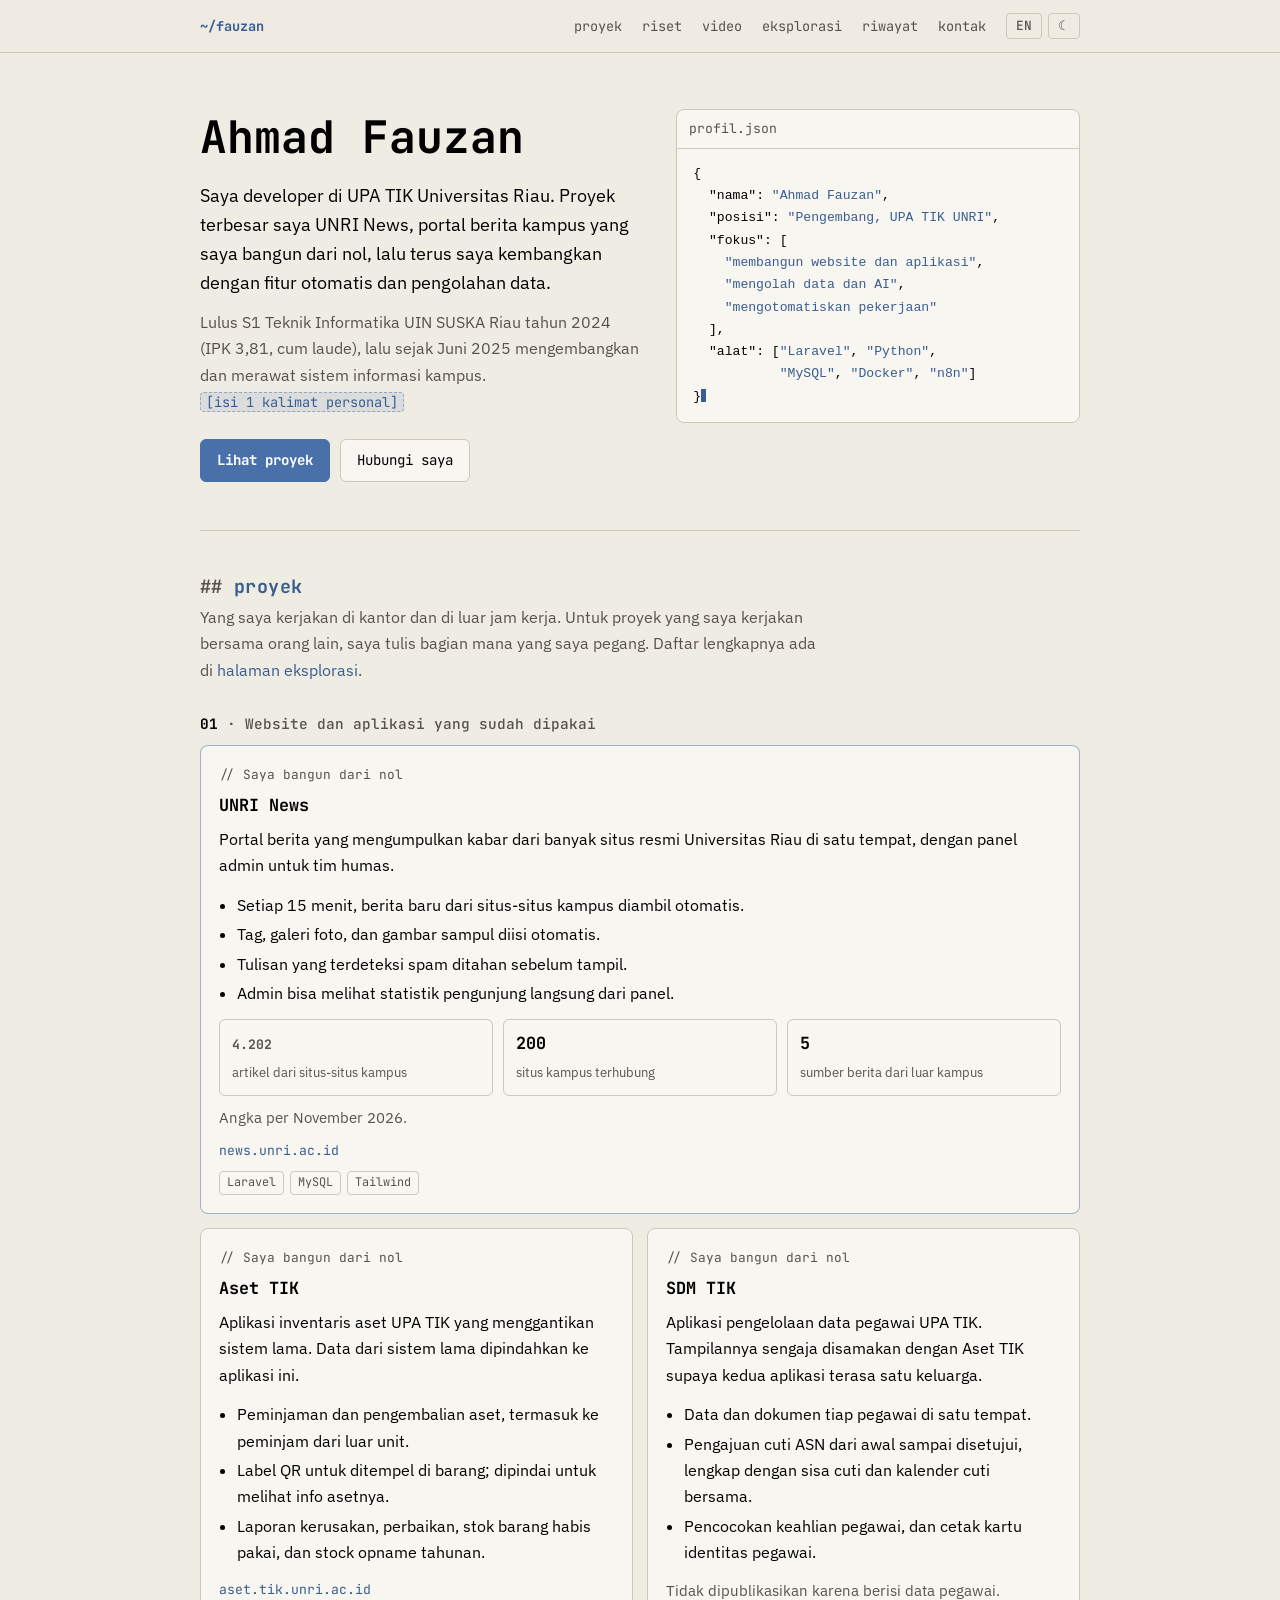
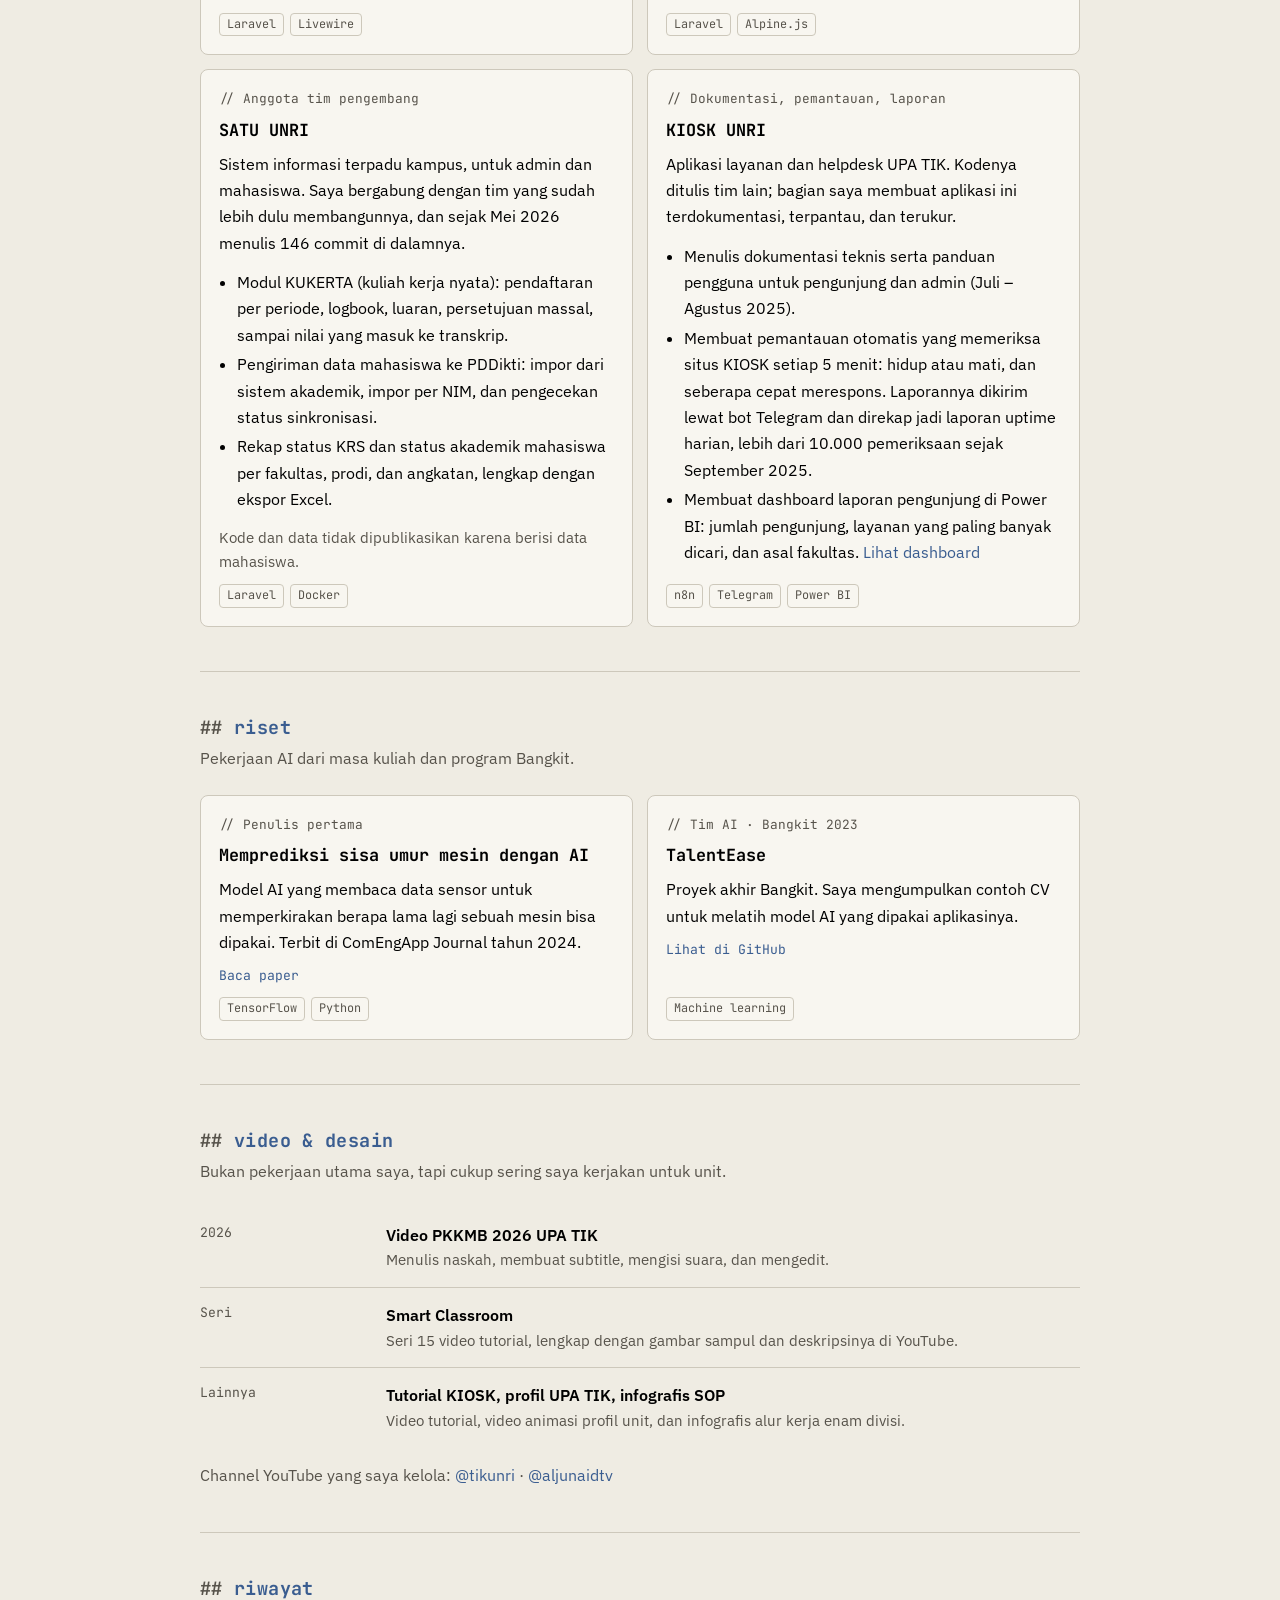
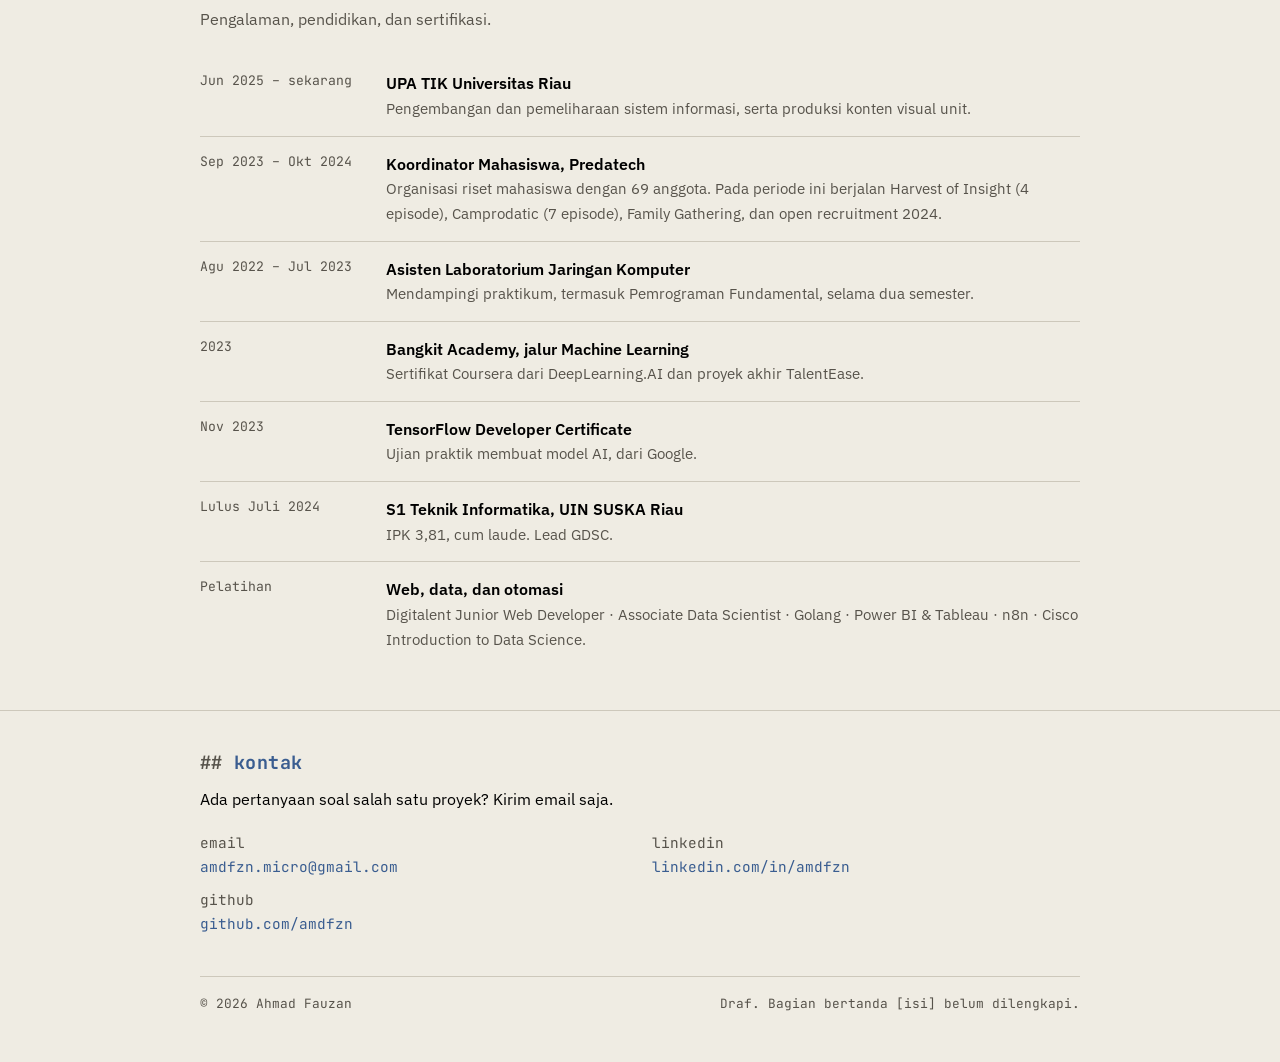
==== index.html @ 0b4b736c "Portofolio Ahmad Fauzan Co-Authored-By: Claude Opus 5.5 <noreply@anthropic.com>" ====
<!DOCTYPE html>
<html lang="id" data-title-id="Portofolio Ahmad Fauzan" data-title-en="Ahmad Fauzan · Portfolio">
<head>
<meta charset="utf-8">
<meta name="viewport" content="width=device-width, initial-scale=1">
<title>Portofolio Ahmad Fauzan</title>
<link rel="preconnect" href="https://fonts.googleapis.com">
<link rel="preconnect" href="https://fonts.gstatic.com" crossorigin>
<link href="https://fonts.googleapis.com/css2?family=IBM+Plex+Sans:wght@400;500;600&family=JetBrains+Mono:wght@400;500;700&display=swap" rel="stylesheet">
<link rel="stylesheet" href="site.css">
<script src="site.js"></script>
<style>
/* Layout: satu kolom 920px, kotak profil, kelompok proyek, lalu riwayat dan kontak. Warna di site.css. */
* { box-sizing: border-box; }
html { scroll-behavior: smooth; }
body { margin: 0; background: var(--bg); color: var(--text); font: 400 16px/1.65 var(--sans); }
a { color: var(--accent); text-decoration: none; }
a:hover { text-decoration: underline; }
:focus-visible { outline: 2px solid var(--accent); outline-offset: 3px; }
.wrap { max-width: 920px; margin: 0 auto; padding: 0 20px; }
h1, h2, h3 { font-family: var(--mono); font-weight: 700; margin: 0; text-wrap: balance; line-height: 1.25; }
h2 { font-size: 1.15rem; color: var(--accent); letter-spacing: .02em; }
h2::before { content: "## "; color: var(--muted); }
h3 { font-size: 1.05rem; color: var(--text); }
p { margin: 0; }
.ph { font-family: var(--mono); font-size: .85em; color: var(--accent); background: var(--accent-soft); border: 1px dashed var(--accent-line); border-radius: 4px; padding: 0 5px; white-space: nowrap; }

/* nav */
nav { position: sticky; top: 0; z-index: 5; background: var(--nav-bg); border-bottom: 1px solid var(--line); backdrop-filter: blur(6px); }
nav .wrap { display: flex; gap: 20px; align-items: center; height: 52px; font-family: var(--mono); font-size: .85rem; }
nav .brand { color: var(--accent); font-weight: 700; white-space: nowrap; }
nav .menu { display: flex; gap: 20px; overflow-x: auto; white-space: nowrap; margin-left: auto; }
nav .menu a { color: var(--muted); }
nav .menu a:hover { color: var(--text); text-decoration: none; }

/* hero */
.hero { padding: 56px 0 48px; display: grid; grid-template-columns: 1.1fr 1fr; gap: 32px; align-items: start; }
.hero h1 { font-size: clamp(1.9rem, 5vw, 2.8rem); }
.hero .lead { margin-top: 16px; font-size: 1.1rem; max-width: 52ch; }
.hero .sub { margin-top: 12px; color: var(--muted); max-width: 52ch; }
.cta { display: flex; flex-wrap: wrap; gap: 10px; margin-top: 24px; }
.btn { font-family: var(--mono); font-size: .88rem; padding: 9px 16px; border-radius: 6px; border: 1px solid var(--line); color: var(--text); background: var(--surface); }
.btn.primary { background: var(--blue); color: #fff; border-color: var(--blue); font-weight: 700; }
.btn:hover { text-decoration: none; border-color: var(--accent); }
.term { background: var(--surface); border: 1px solid var(--line); border-radius: 8px; overflow: hidden; font-family: var(--mono); font-size: .82rem; }
.term .bar { padding: 8px 12px; border-bottom: 1px solid var(--line); color: var(--muted); }
.term pre { margin: 0; padding: 14px 16px; overflow-x: auto; line-height: 1.7; }
.k { color: var(--text); } .s { color: var(--accent); }

section { padding: 44px 0; border-top: 1px solid var(--line); }
.sec-head { display: flex; flex-direction: column; gap: 6px; margin-bottom: 24px; }
.sec-head p { color: var(--muted); max-width: 62ch; }

/* proyek */
.group { margin-top: 32px; }
.group > h3 { font-size: .9rem; color: var(--muted); font-weight: 500; margin-bottom: 12px; }
.group > h3 b { color: var(--text); }
.cards { display: grid; grid-template-columns: repeat(2, 1fr); gap: 14px; }
.card { background: var(--surface); border: 1px solid var(--line); border-radius: 8px; padding: 18px; display: flex; flex-direction: column; gap: 10px; }
.card.feature { grid-column: 1 / -1; border-color: var(--accent-line); }
.card .role { font-family: var(--mono); font-size: .8rem; color: var(--muted); }
.card .role::before { content: "// "; }
.card ul { margin: 0; padding-left: 18px; }
.card li { margin: 3px 0; }
.card .muted { color: var(--muted); font-size: .92rem; }
.tags { display: flex; flex-wrap: wrap; gap: 6px; margin-top: auto; }
.tags span { font-family: var(--mono); font-size: .74rem; color: var(--muted); border: 1px solid var(--line); border-radius: 4px; padding: 1px 7px; }
.links { display: flex; gap: 14px; flex-wrap: wrap; font-family: var(--mono); font-size: .82rem; }
.stats { display: grid; grid-template-columns: repeat(3, 1fr); gap: 10px; }
.stats div { border: 1px solid var(--line); border-radius: 6px; padding: 10px 12px; }
.stats b { display: block; font-family: var(--mono); font-size: 1.05rem; }
.stats span { font-size: .82rem; color: var(--muted); }

/* daftar */
.rows { display: flex; flex-direction: column; }
.row { display: grid; grid-template-columns: 170px 1fr; gap: 16px; padding: 14px 0; border-bottom: 1px solid var(--line); }
.row:last-child { border-bottom: 0; }
.row .when { font-family: var(--mono); font-size: .82rem; color: var(--muted); }
.row b { font-weight: 600; }
.row p { color: var(--muted); font-size: .94rem; }
.after { margin-top: 14px; color: var(--muted); }

footer { padding: 40px 0 48px; border-top: 1px solid var(--line); }
footer .note { margin-top: 12px; max-width: 60ch; }
footer .contact { display: grid; grid-template-columns: repeat(2, 1fr); gap: 10px 24px; font-family: var(--mono); font-size: .9rem; margin-top: 18px; }
footer .contact span { color: var(--muted); }
.copy { margin-top: 40px; padding-top: 16px; border-top: 1px solid var(--line); display: flex; justify-content: space-between; gap: 12px; flex-wrap: wrap; color: var(--muted); font-size: .8rem; font-family: var(--mono); }
.caret { display: inline-block; width: .6ch; height: 1em; background: var(--accent); vertical-align: -2px; animation: blink 1.1s steps(1) infinite; }
@keyframes blink { 50% { opacity: 0; } }
@media (prefers-reduced-motion: reduce) { .caret { animation: none; } html { scroll-behavior: auto; } }
@media (max-width: 760px) {
  nav .wrap { gap: 12px; }
  nav .brand { display: none; }
  nav .menu { margin-left: 0; margin-right: auto; }
  .hero { grid-template-columns: 1fr; padding-top: 36px; }
  .cards { grid-template-columns: 1fr; }
  .stats { grid-template-columns: 1fr; }
  .row { grid-template-columns: 1fr; gap: 4px; }
  footer .contact { grid-template-columns: 1fr; }
}
</style>
</head>
<body>

<nav>
  <div class="wrap">
    <a class="brand" href="#atas">~/fauzan</a>
    <div class="menu">
      <a href="#proyek"><span lang="id">proyek</span><span lang="en">projects</span></a>
      <a href="#riset"><span lang="id">riset</span><span lang="en">research</span></a>
      <a href="#video">video</a>
      <a href="eksplorasi.html"><span lang="id">eksplorasi</span><span lang="en">archive</span></a>
      <a href="#riwayat"><span lang="id">riwayat</span><span lang="en">history</span></a>
      <a href="#kontak"><span lang="id">kontak</span><span lang="en">contact</span></a>
    </div>
    <div class="toggles"><button id="bahasa" type="button">EN</button><button id="tema" type="button">☀</button></div>
  </div>
</nav>

<main class="wrap" id="atas">

  <header class="hero">
    <div>
      <h1>Ahmad Fauzan</h1>
      <p class="lead" lang="id">Saya developer di UPA TIK Universitas Riau. Proyek terbesar saya UNRI News, portal berita kampus yang saya bangun dari nol, lalu terus saya kembangkan dengan fitur otomatis dan pengolahan data.</p>
      <p class="lead" lang="en">I'm a developer at UPA TIK, Universitas Riau's IT unit. My biggest project is UNRI News, a campus news portal I built from scratch and keep extending with automation and data features.</p>
      <p class="sub" lang="id">Lulus S1 Teknik Informatika UIN SUSKA Riau tahun 2024 (IPK 3,81, cum laude), lalu sejak Juni 2025 mengembangkan dan merawat sistem informasi kampus. <span class="ph">[isi 1 kalimat personal]</span></p>
      <p class="sub" lang="en">I graduated in Informatics Engineering from UIN SUSKA Riau in 2024 (GPA 3.81/4, cum laude), and since June 2025 I've been building and maintaining the university's information systems. <span class="ph">[isi 1 kalimat personal]</span></p>
      <div class="cta">
        <a class="btn primary" href="#proyek"><span lang="id">Lihat proyek</span><span lang="en">See projects</span></a>
        <a class="btn" href="#kontak"><span lang="id">Hubungi saya</span><span lang="en">Get in touch</span></a>
      </div>
    </div>
    <div class="term">
      <div class="bar"><span lang="id">profil.json</span><span lang="en">profile.json</span></div>
<pre lang="id">{
  <span class="k">"nama"</span>: <span class="s">"Ahmad Fauzan"</span>,
  <span class="k">"posisi"</span>: <span class="s">"Pengembang, UPA TIK UNRI"</span>,
  <span class="k">"fokus"</span>: [
    <span class="s">"membangun website dan aplikasi"</span>,
    <span class="s">"mengolah data dan AI"</span>,
    <span class="s">"mengotomatiskan pekerjaan"</span>
  ],
  <span class="k">"alat"</span>: [<span class="s">"Laravel"</span>, <span class="s">"Python"</span>,
           <span class="s">"MySQL"</span>, <span class="s">"Docker"</span>, <span class="s">"n8n"</span>]
}<span class="caret" aria-hidden="true"></span></pre>
<pre lang="en">{
  <span class="k">"name"</span>: <span class="s">"Ahmad Fauzan"</span>,
  <span class="k">"role"</span>: <span class="s">"Developer, UPA TIK UNRI"</span>,
  <span class="k">"focus"</span>: [
    <span class="s">"building websites and apps"</span>,
    <span class="s">"working with data and AI"</span>,
    <span class="s">"automating routine work"</span>
  ],
  <span class="k">"tools"</span>: [<span class="s">"Laravel"</span>, <span class="s">"Python"</span>,
            <span class="s">"MySQL"</span>, <span class="s">"Docker"</span>, <span class="s">"n8n"</span>]
}<span class="caret" aria-hidden="true"></span></pre>
    </div>
  </header>

  <section id="proyek">
    <div class="sec-head">
      <h2><span lang="id">proyek</span><span lang="en">projects</span></h2>
      <p lang="id">Yang saya kerjakan di kantor dan di luar jam kerja. Untuk proyek yang saya kerjakan bersama orang lain, saya tulis bagian mana yang saya pegang. Daftar lengkapnya ada di <a href="eksplorasi.html">halaman eksplorasi</a>.</p>
      <p lang="en">Work from the office and outside it. For projects I worked on with others, I say which part is mine. The full list is in the <a href="eksplorasi.html">archive</a>.</p>
    </div>

    <div class="group">
      <h3><b>01</b> · <span lang="id">Website dan aplikasi yang sudah dipakai</span><span lang="en">Websites and apps in real use</span></h3>
      <div class="cards">

        <article class="card feature">
          <span class="role"><span lang="id">Saya bangun dari nol</span><span lang="en">Built from scratch</span></span>
          <h3>UNRI News</h3>
          <p lang="id">Portal berita yang mengumpulkan kabar dari banyak situs resmi Universitas Riau di satu tempat, dengan panel admin untuk tim humas.</p>
          <p lang="en">A news portal that gathers stories from Universitas Riau's many official sites into one place, with an admin panel for the communications team.</p>
          <ul>
            <li lang="id">Setiap 15 menit, berita baru dari situs-situs kampus diambil otomatis.</li>
            <li lang="en">Every 15 minutes, new stories from campus sites are pulled in automatically.</li>
            <li lang="id">Tag, galeri foto, dan gambar sampul diisi otomatis.</li>
            <li lang="en">Tags, photo galleries, and cover images are filled in automatically.</li>
            <li lang="id">Tulisan yang terdeteksi spam ditahan sebelum tampil.</li>
            <li lang="en">Posts flagged as spam are held back before they go live.</li>
            <li lang="id">Admin bisa melihat statistik pengunjung langsung dari panel.</li>
            <li lang="en">Admins can see visitor statistics right in the panel.</li>
          </ul>
          <div class="stats">
            <div><b><span lang="id">4.202</span><span lang="en">4,202</span></b><span lang="id">artikel dari situs-situs kampus</span><span lang="en">articles from campus sites</span></div>
            <div><b>200</b><span lang="id">situs kampus terhubung</span><span lang="en">campus sites connected</span></div>
            <div><b>5</b><span lang="id">sumber berita dari luar kampus</span><span lang="en">news sources outside campus</span></div>
          </div>
          <p class="muted" lang="id">Angka per November 2026.</p>
          <p class="muted" lang="en">Figures as of November 2026.</p>
          <div class="links"><a href="https://news.unri.ac.id">news.unri.ac.id</a></div>
          <div class="tags"><span>Laravel</span><span>MySQL</span><span>Tailwind</span></div>
        </article>

        <article class="card">
          <span class="role"><span lang="id">Saya bangun dari nol</span><span lang="en">Built from scratch</span></span>
          <h3>Aset TIK</h3>
          <p lang="id">Aplikasi inventaris aset UPA TIK yang menggantikan sistem lama. Data dari sistem lama dipindahkan ke aplikasi ini.</p>
          <p lang="en">UPA TIK's asset inventory app, replacing the old system. Data from the old system was moved over.</p>
          <ul>
            <li lang="id">Peminjaman dan pengembalian aset, termasuk ke peminjam dari luar unit.</li>
            <li lang="en">Lending and returning assets, including to borrowers outside the unit.</li>
            <li lang="id">Label QR untuk ditempel di barang; dipindai untuk melihat info asetnya.</li>
            <li lang="en">QR labels to stick on items; scan one to see the asset's details.</li>
            <li lang="id">Laporan kerusakan, perbaikan, stok barang habis pakai, dan stock opname tahunan.</li>
            <li lang="en">Damage reports, repairs, consumable stock, and a yearly stock count.</li>
          </ul>
          <div class="links"><a href="https://aset.tik.unri.ac.id">aset.tik.unri.ac.id</a></div>
          <div class="tags"><span>Laravel</span><span>Livewire</span></div>
        </article>

        <article class="card">
          <span class="role"><span lang="id">Saya bangun dari nol</span><span lang="en">Built from scratch</span></span>
          <h3>SDM TIK</h3>
          <p lang="id">Aplikasi pengelolaan data pegawai UPA TIK. Tampilannya sengaja disamakan dengan Aset TIK supaya kedua aplikasi terasa satu keluarga.</p>
          <p lang="en">An app for managing UPA TIK's staff records. Its look matches Aset TIK on purpose, so the two apps feel like one family.</p>
          <ul>
            <li lang="id">Data dan dokumen tiap pegawai di satu tempat.</li>
            <li lang="en">Each staff member's records and documents in one place.</li>
            <li lang="id">Pengajuan cuti ASN dari awal sampai disetujui, lengkap dengan sisa cuti dan kalender cuti bersama.</li>
            <li lang="en">Civil-servant leave requests from submission to approval, with leave balances and the shared holiday calendar.</li>
            <li lang="id">Pencocokan keahlian pegawai, dan cetak kartu identitas pegawai.</li>
            <li lang="en">Matching staff by skill, and printing staff ID cards.</li>
          </ul>
          <p class="muted" lang="id">Tidak dipublikasikan karena berisi data pegawai.</p>
          <p class="muted" lang="en">Not public because it holds staff data.</p>
          <div class="tags"><span>Laravel</span><span>Alpine.js</span></div>
        </article>

        <article class="card">
          <span class="role"><span lang="id">Anggota tim pengembang</span><span lang="en">Development team member</span></span>
          <h3>SATU UNRI</h3>
          <p lang="id">Sistem informasi terpadu kampus, untuk admin dan mahasiswa. Saya bergabung dengan tim yang sudah lebih dulu membangunnya, dan sejak Mei 2026 menulis 146 commit di dalamnya.</p>
          <p lang="en">The university's integrated information system, for staff and students. I joined the team that built it and have made 146 commits since May 2026.</p>
          <ul>
            <li lang="id">Modul KUKERTA (kuliah kerja nyata): pendaftaran per periode, logbook, luaran, persetujuan massal, sampai nilai yang masuk ke transkrip.</li>
            <li lang="en">The community-service (KUKERTA) module: sign-up by period, logbooks, outputs, bulk approval, and grades that flow into the transcript.</li>
            <li lang="id">Pengiriman data mahasiswa ke PDDikti: impor dari sistem akademik, impor per NIM, dan pengecekan status sinkronisasi.</li>
            <li lang="en">Sending student data to PDDikti, the national higher-education database: imports from the academic system, per-student imports, and sync status checks.</li>
            <li lang="id">Rekap status KRS dan status akademik mahasiswa per fakultas, prodi, dan angkatan, lengkap dengan ekspor Excel.</li>
            <li lang="en">Course-registration and academic-status reports by faculty, programme, and intake year, with Excel export.</li>
          </ul>
          <p class="muted" lang="id">Kode dan data tidak dipublikasikan karena berisi data mahasiswa.</p>
          <p class="muted" lang="en">The code isn't public because it contains student data.</p>
          <div class="tags"><span>Laravel</span><span>Docker</span></div>
        </article>

        <article class="card">
          <span class="role"><span lang="id">Dokumentasi, pemantauan, laporan</span><span lang="en">Docs, monitoring, reporting</span></span>
          <h3>KIOSK UNRI</h3>
          <p lang="id">Aplikasi layanan dan helpdesk UPA TIK. Kodenya ditulis tim lain; bagian saya membuat aplikasi ini terdokumentasi, terpantau, dan terukur.</p>
          <p lang="en">UPA TIK's service and helpdesk app. Another team wrote the code; my part was making it documented, monitored, and measured.</p>
          <ul>
            <li lang="id">Menulis dokumentasi teknis serta panduan pengguna untuk pengunjung dan admin (Juli – Agustus 2025).</li>
            <li lang="en">Wrote the technical documentation and the user guides for visitors and admins (July – August 2025).</li>
            <li lang="id">Membuat pemantauan otomatis yang memeriksa situs KIOSK setiap 5 menit: hidup atau mati, dan seberapa cepat merespons. Laporannya dikirim lewat bot Telegram dan direkap jadi laporan uptime harian, lebih dari 10.000 pemeriksaan sejak September 2025.</li>
            <li lang="en">Set up automatic monitoring that checks the KIOSK site every 5 minutes: whether it's up, and how fast it responds. A Telegram bot sends the reports, and results roll up into a daily uptime report, over 10,000 checks since September 2025.</li>
            <li lang="id">Membuat dashboard laporan pengunjung di Power BI: jumlah pengunjung, layanan yang paling banyak dicari, dan asal fakultas. <a href="https://app.powerbi.com/view?r=eyJrIjoiNWRhMzQ4OWMtNmQ3Ny00YjRiLWE1ZmUtZmEyMWJhMWMzMDg4IiwidCI6IjEwOTc3MWNhLTE3NmQtNGMxMS05M2E2LTNjYTk0YjA4ZGYyZiIsImMiOjEwfQ%3D%3D">Lihat dashboard</a></li>
            <li lang="en">Built a visitor report dashboard in Power BI: visitor numbers, the most requested services, and which faculties visitors come from. <a href="https://app.powerbi.com/view?r=eyJrIjoiNWRhMzQ4OWMtNmQ3Ny00YjRiLWE1ZmUtZmEyMWJhMWMzMDg4IiwidCI6IjEwOTc3MWNhLTE3NmQtNGMxMS05M2E2LTNjYTk0YjA4ZGYyZiIsImMiOjEwfQ%3D%3D">View the dashboard</a></li>
          </ul>
          <div class="tags"><span>n8n</span><span>Telegram</span><span>Power BI</span></div>
        </article>

      </div>
    </div>
  </section>

  <section id="riset">
    <div class="sec-head">
      <h2><span lang="id">riset</span><span lang="en">research</span></h2>
      <p lang="id">Pekerjaan AI dari masa kuliah dan program Bangkit.</p>
      <p lang="en">AI work from university and the Bangkit program.</p>
    </div>
    <div class="cards">
      <article class="card">
        <span class="role"><span lang="id">Penulis pertama</span><span lang="en">First author</span></span>
        <h3><span lang="id">Memprediksi sisa umur mesin dengan AI</span><span lang="en">Predicting a machine's remaining life with AI</span></h3>
        <p lang="id">Model AI yang membaca data sensor untuk memperkirakan berapa lama lagi sebuah mesin bisa dipakai. Terbit di ComEngApp Journal tahun 2024.</p>
        <p lang="en">An AI model that reads sensor data to estimate how much longer a machine can keep running. Published in ComEngApp Journal in 2024.</p>
        <div class="links"><a href="https://doi.org/10.18495/comengapp.v13i3.484"><span lang="id">Baca paper</span><span lang="en">Read the paper</span></a></div>
        <div class="tags"><span>TensorFlow</span><span>Python</span></div>
      </article>
      <article class="card">
        <span class="role"><span lang="id">Tim AI · Bangkit 2023</span><span lang="en">AI team · Bangkit 2023</span></span>
        <h3>TalentEase</h3>
        <p lang="id">Proyek akhir Bangkit. Saya mengumpulkan contoh CV untuk melatih model AI yang dipakai aplikasinya.</p>
        <p lang="en">Final project at Bangkit. I collected sample CVs to train the AI model behind the app.</p>
        <div class="links"><a href="https://github.com/talentease"><span lang="id">Lihat di GitHub</span><span lang="en">View on GitHub</span></a></div>
        <div class="tags"><span>Machine learning</span></div>
      </article>
    </div>
  </section>

  <section id="video">
    <div class="sec-head">
      <h2><span lang="id">video &amp; desain</span><span lang="en">video &amp; design</span></h2>
      <p lang="id">Bukan pekerjaan utama saya, tapi cukup sering saya kerjakan untuk unit.</p>
      <p lang="en">Not my main work, but something I do often for the unit.</p>
    </div>
    <div class="rows">
      <div class="row"><div class="when">2026</div><div><b><span lang="id">Video PKKMB 2026 UPA TIK</span><span lang="en">UPA TIK video for new-student orientation (PKKMB) 2026</span></b><p lang="id">Menulis naskah, membuat subtitle, mengisi suara, dan mengedit.</p><p lang="en">Script, subtitles, voice-over, and editing.</p></div></div>
      <div class="row"><div class="when"><span lang="id">Seri</span><span lang="en">Series</span></div><div><b>Smart Classroom</b><p lang="id">Seri 15 video tutorial, lengkap dengan gambar sampul dan deskripsinya di YouTube.</p><p lang="en">A 15-video tutorial series, with thumbnails and YouTube descriptions.</p></div></div>
      <div class="row"><div class="when"><span lang="id">Lainnya</span><span lang="en">Other</span></div><div><b><span lang="id">Tutorial KIOSK, profil UPA TIK, infografis SOP</span><span lang="en">KIOSK tutorial, UPA TIK profile, SOP infographics</span></b><p lang="id">Video tutorial, video animasi profil unit, dan infografis alur kerja enam divisi.</p><p lang="en">A tutorial video, an animated profile of the unit, and workflow infographics for six divisions.</p></div></div>
    </div>
    <p class="after"><span lang="id">Channel YouTube yang saya kelola:</span><span lang="en">YouTube channels I run:</span> <a href="https://www.youtube.com/@tikunri">@tikunri</a> · <a href="https://www.youtube.com/@aljunaidtv">@aljunaidtv</a></p>
  </section>

  <section id="riwayat">
    <div class="sec-head">
      <h2><span lang="id">riwayat</span><span lang="en">history</span></h2>
      <p lang="id">Pengalaman, pendidikan, dan sertifikasi.</p>
      <p lang="en">Work, education, and certifications.</p>
    </div>
    <div class="rows">
      <div class="row"><div class="when"><span lang="id">Jun 2025 – sekarang</span><span lang="en">Jun 2025 – now</span></div><div><b>UPA TIK Universitas Riau</b><p lang="id">Pengembangan dan pemeliharaan sistem informasi, serta produksi konten visual unit.</p><p lang="en">Building and maintaining information systems, plus visual content for the unit.</p></div></div>
      <div class="row"><div class="when"><span lang="id">Sep 2023 – Okt 2024</span><span lang="en">Sep 2023 – Oct 2024</span></div><div><b><span lang="id">Koordinator Mahasiswa, Predatech</span><span lang="en">Student Coordinator, Predatech</span></b><p lang="id">Organisasi riset mahasiswa dengan 69 anggota. Pada periode ini berjalan Harvest of Insight (4 episode), Camprodatic (7 episode), Family Gathering, dan open recruitment 2024.</p><p lang="en">A 69-member student research organization. This term ran Harvest of Insight (4 episodes), Camprodatic (7 episodes), a family gathering, and the 2024 open recruitment.</p></div></div>
      <div class="row"><div class="when"><span lang="id">Agu 2022 – Jul 2023</span><span lang="en">Aug 2022 – Jul 2023</span></div><div><b><span lang="id">Asisten Laboratorium Jaringan Komputer</span><span lang="en">Lab Assistant, Computer Networks Lab</span></b><p lang="id">Mendampingi praktikum, termasuk Pemrograman Fundamental, selama dua semester.</p><p lang="en">Assisted practical sessions, including Fundamental Programming, for two semesters.</p></div></div>
      <div class="row"><div class="when">2023</div><div><b><span lang="id">Bangkit Academy, jalur Machine Learning</span><span lang="en">Bangkit Academy, Machine Learning path</span></b><p lang="id">Sertifikat Coursera dari DeepLearning.AI dan proyek akhir TalentEase.</p><p lang="en">Coursera certificates from DeepLearning.AI and the TalentEase final project.</p></div></div>
      <div class="row"><div class="when">Nov 2023</div><div><b>TensorFlow Developer Certificate</b><p lang="id">Ujian praktik membuat model AI, dari Google.</p><p lang="en">A hands-on exam in building AI models, from Google.</p></div></div>
      <div class="row"><div class="when"><span lang="id">Lulus Juli 2024</span><span lang="en">Graduated Jul 2024</span></div><div><b><span lang="id">S1 Teknik Informatika, UIN SUSKA Riau</span><span lang="en">BEng Informatics Engineering, UIN SUSKA Riau</span></b><p lang="id">IPK 3,81, cum laude. Lead GDSC.</p><p lang="en">GPA 3.81/4, cum laude. GDSC Lead.</p></div></div>
      <div class="row"><div class="when"><span lang="id">Pelatihan</span><span lang="en">Training</span></div><div><b><span lang="id">Web, data, dan otomasi</span><span lang="en">Web, data, and automation</span></b><p>Digitalent Junior Web Developer · Associate Data Scientist · Golang · Power BI &amp; Tableau · n8n · Cisco Introduction to Data Science.</p></div></div>
    </div>
  </section>

</main>

<footer id="kontak">
  <div class="wrap">
    <h2><span lang="id">kontak</span><span lang="en">contact</span></h2>
    <p class="note" lang="id">Ada pertanyaan soal salah satu proyek? Kirim email saja.</p>
    <p class="note" lang="en">Questions about any of these projects? Just send an email.</p>
    <div class="contact">
      <div><span>email</span><br><a href="mailto:amdfzn.micro@gmail.com">amdfzn.micro@gmail.com</a></div>
      <div><span>linkedin</span><br><a href="https://www.linkedin.com/in/amdfzn/">linkedin.com/in/amdfzn</a></div>
      <div><span>github</span><br><a href="https://github.com/amdfzn">github.com/amdfzn</a></div>
    </div>
    <div class="copy">
      <span>© 2026 Ahmad Fauzan</span>
      <span lang="id">Draf. Bagian bertanda [isi] belum dilengkapi.</span><span lang="en">Draft. Parts marked [isi] are not filled in yet.</span>
    </div>
  </div>
</footer>

</body>
</html>
---- site.css ----
/* Dipakai index.html dan eksplorasi.html: warna tema, huruf, aturan dwibahasa, tombol tema/bahasa.
   Palet: colorhunt.co/palette/efece38fabd44a70a9000000. Turunan (kartu, garis, teks sekunder) sudah dicek kontrasnya. */
:root {
  --bg: #000000;
  --surface: #121212;
  --line: #3a3a3a;
  --text: #efece3;
  --muted: #a8a59d;
  --accent: #8fabd4;        /* link dan aksen teks */
  --blue: #4a70a9;          /* isi tombol, jangan untuk teks di atas hitam */
  --accent-soft: rgba(74,112,169,.25);
  --accent-line: rgba(143,171,212,.55);
  --nav-bg: rgba(0,0,0,.88);
  --mono: "JetBrains Mono", ui-monospace, Menlo, Consolas, monospace;
  --sans: "IBM Plex Sans", system-ui, -apple-system, "Segoe UI", sans-serif;
  color-scheme: dark;
}
:root[data-theme="light"] {
  --bg: #efece3;
  --surface: #f8f6f0;
  --line: #cdc8bb;
  --text: #000000;
  --muted: #57534b;
  --accent: #3a5d90;        /* #4a70a9 digelapkan: kontras 5,65 di atas krem */
  --accent-soft: rgba(74,112,169,.12);
  --accent-line: rgba(74,112,169,.5);
  --nav-bg: rgba(239,236,227,.9);
  color-scheme: light;
}

html[lang="en"] body [lang="id"],
html[lang="id"] body [lang="en"] { display: none !important; }

.toggles { display: flex; gap: 6px; }
.toggles button { font: 500 .8rem/1 var(--mono); color: var(--muted); background: none; border: 1px solid var(--line); border-radius: 4px; padding: 6px 9px; cursor: pointer; }
.toggles button:hover { color: var(--text); border-color: var(--accent); }
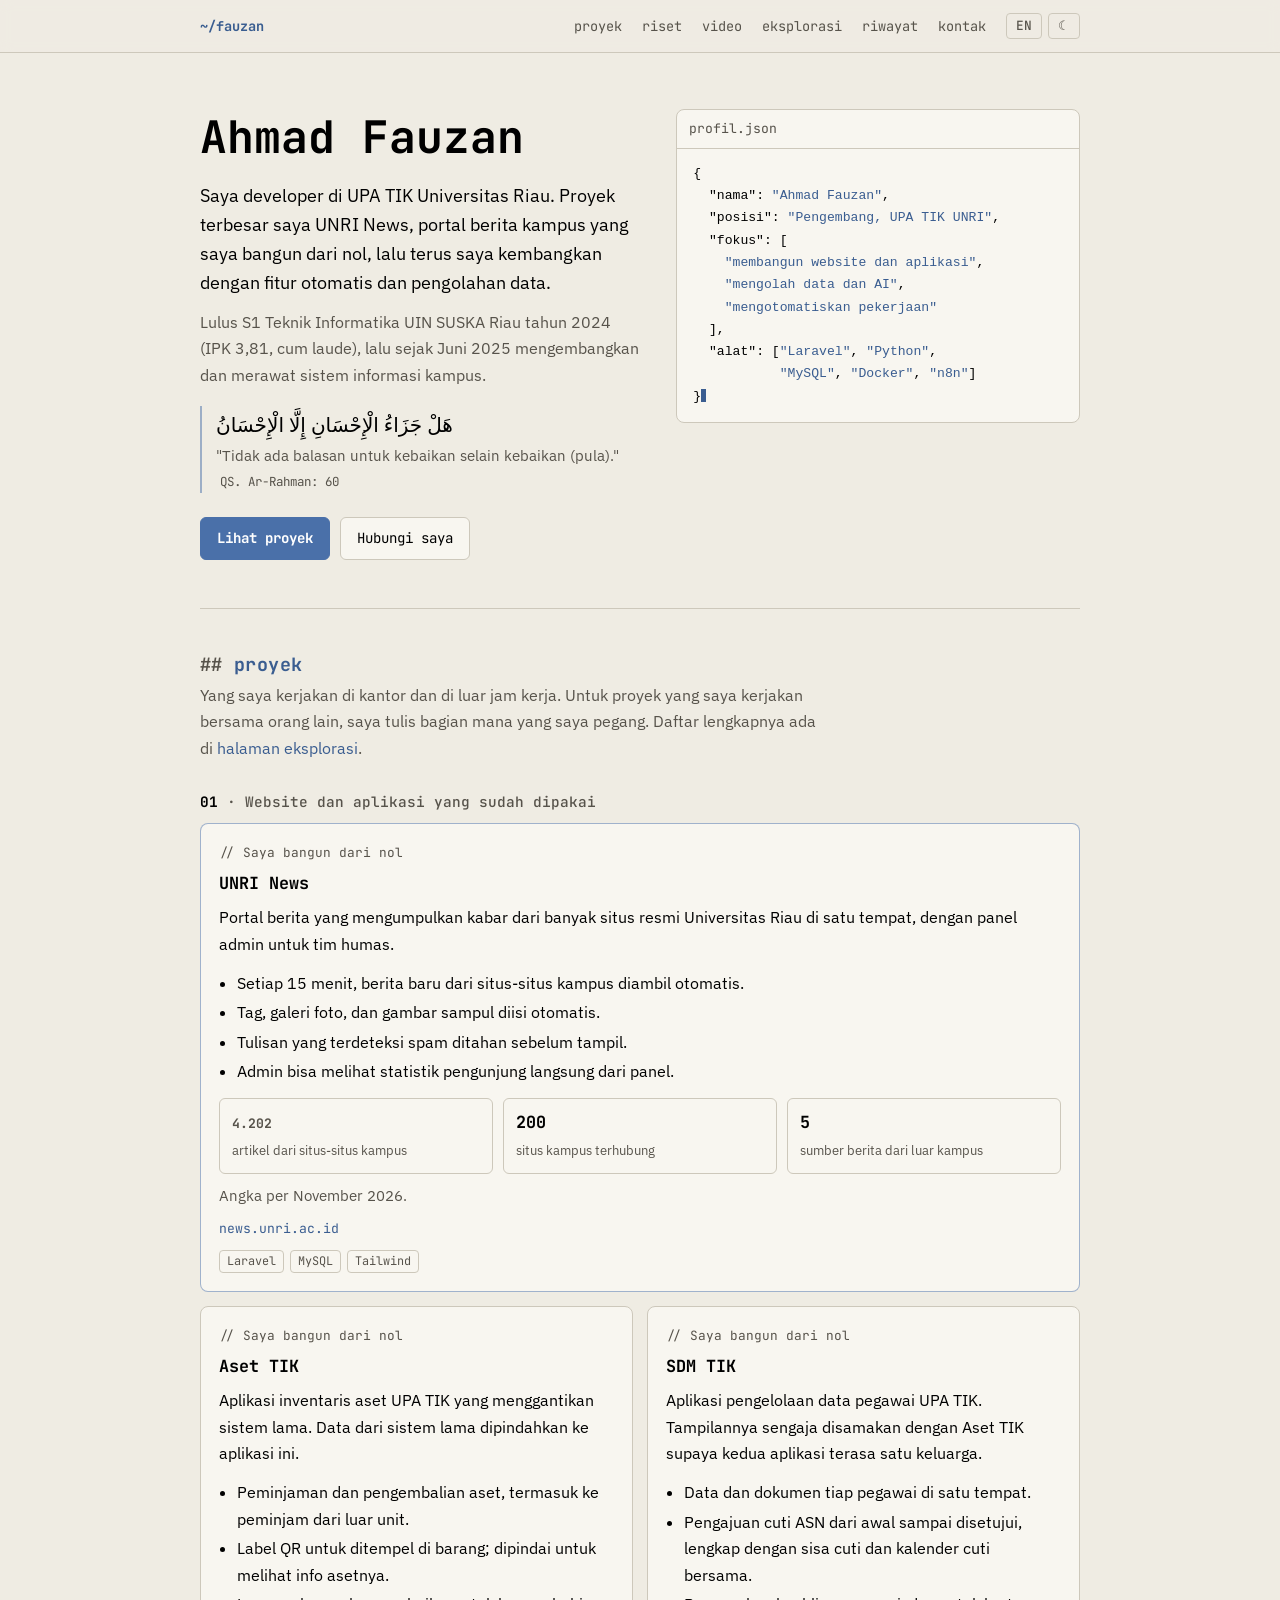
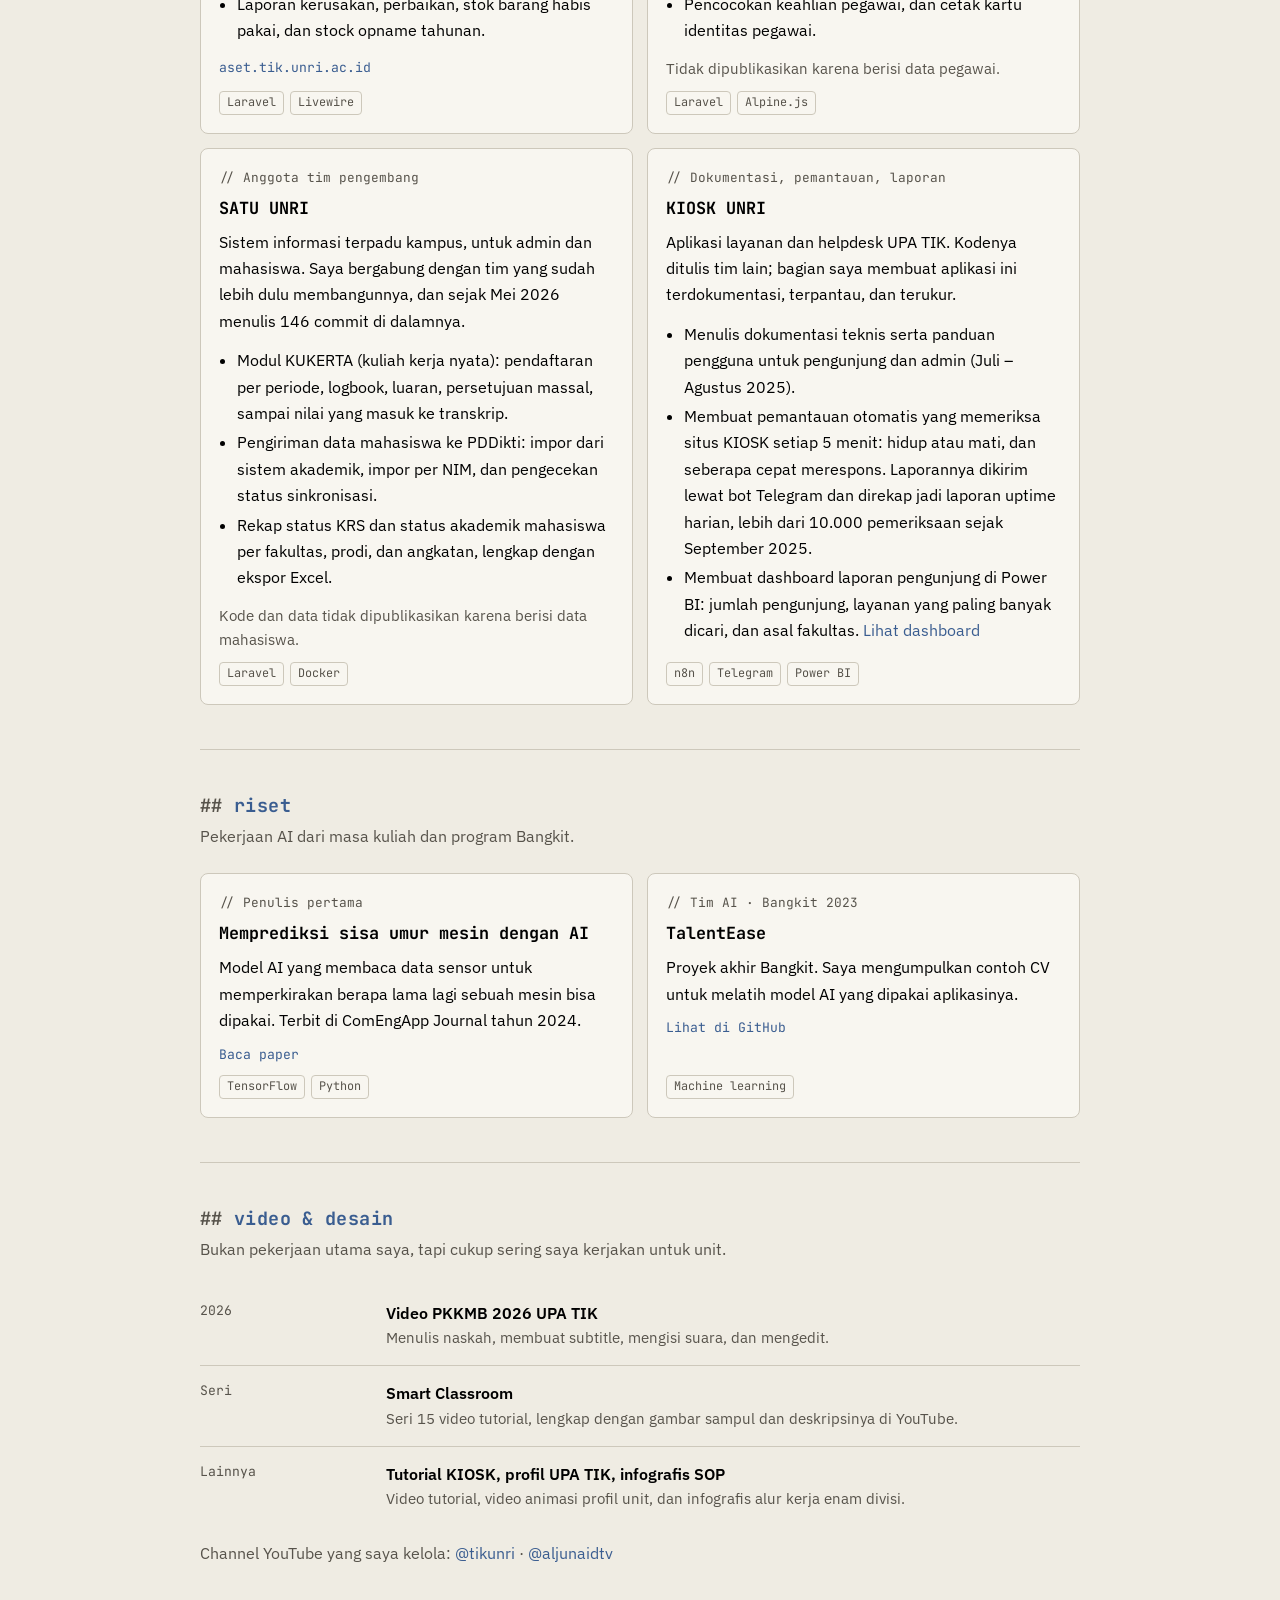
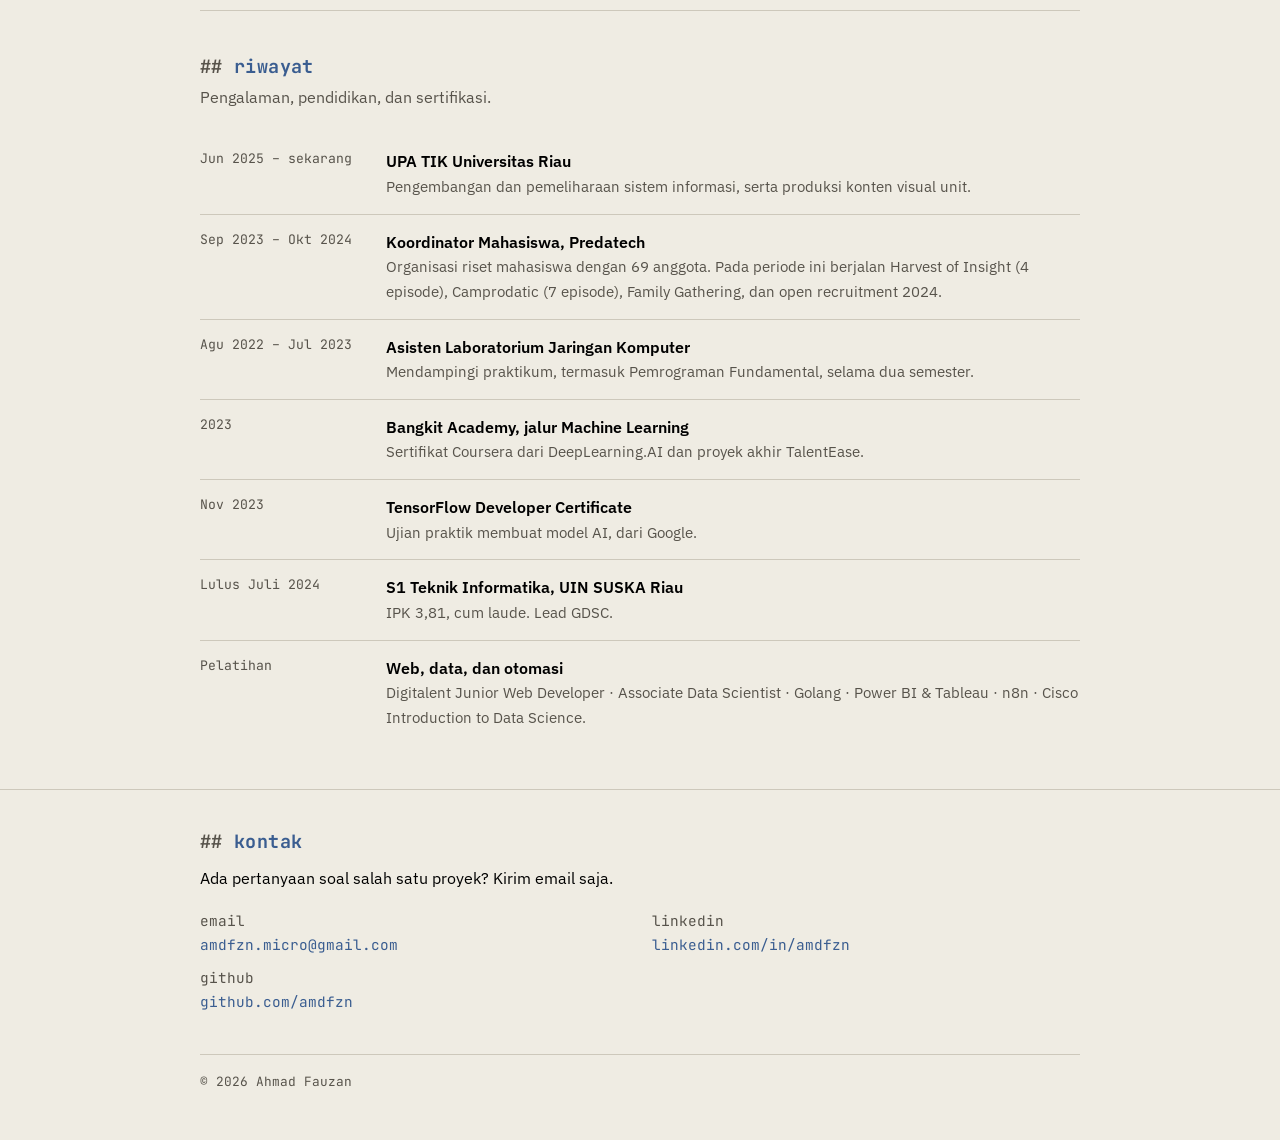
==== commit 55754d5e: "Perbarui portofolio: ayat Ar-Rahman 55:60, kontak, SATU UNRI Co-Authored-By: Claude Opus 5.5 <norepl" ====
--- a/index.html
+++ b/index.html
@@ -38,6 +38,9 @@
 .hero h1 { font-size: clamp(1.9rem, 5vw, 2.8rem); }
 .hero .lead { margin-top: 16px; font-size: 1.1rem; max-width: 52ch; }
 .hero .sub { margin-top: 12px; color: var(--muted); max-width: 52ch; }
+.ayat { margin: 18px 0 0; padding-left: 14px; border-left: 2px solid var(--accent-line); color: var(--muted); font-size: .92rem; }
+.ayat [lang="ar"] { font-size: 1.25rem; color: var(--text); line-height: 1.9; text-align: left; }
+.ayat cite { white-space: nowrap; font-style: normal; font-family: var(--mono); font-size: .78rem; margin-left: 4px; }
 .cta { display: flex; flex-wrap: wrap; gap: 10px; margin-top: 24px; }
 .btn { font-family: var(--mono); font-size: .88rem; padding: 9px 16px; border-radius: 6px; border: 1px solid var(--line); color: var(--text); background: var(--surface); }
 .btn.primary { background: var(--blue); color: #fff; border-color: var(--blue); font-weight: 700; }
@@ -124,8 +127,13 @@
       <h1>Ahmad Fauzan</h1>
       <p class="lead" lang="id">Saya developer di UPA TIK Universitas Riau. Proyek terbesar saya UNRI News, portal berita kampus yang saya bangun dari nol, lalu terus saya kembangkan dengan fitur otomatis dan pengolahan data.</p>
       <p class="lead" lang="en">I'm a developer at UPA TIK, Universitas Riau's IT unit. My biggest project is UNRI News, a campus news portal I built from scratch and keep extending with automation and data features.</p>
-      <p class="sub" lang="id">Lulus S1 Teknik Informatika UIN SUSKA Riau tahun 2024 (IPK 3,81, cum laude), lalu sejak Juni 2025 mengembangkan dan merawat sistem informasi kampus. <span class="ph">[isi 1 kalimat personal]</span></p>
-      <p class="sub" lang="en">I graduated in Informatics Engineering from UIN SUSKA Riau in 2024 (GPA 3.81/4, cum laude), and since June 2025 I've been building and maintaining the university's information systems. <span class="ph">[isi 1 kalimat personal]</span></p>
+      <p class="sub" lang="id">Lulus S1 Teknik Informatika UIN SUSKA Riau tahun 2024 (IPK 3,81, cum laude), lalu sejak Juni 2025 mengembangkan dan merawat sistem informasi kampus.</p>
+      <p class="sub" lang="en">I graduated in Informatics Engineering from UIN SUSKA Riau in 2024 (GPA 3.81/4, cum laude), and since June 2025 I've been building and maintaining the university's information systems.</p>
+      <blockquote class="ayat">
+        <p lang="ar" dir="rtl">هَلْ جَزَاءُ الْإِحْسَانِ إِلَّا الْإِحْسَانُ</p>
+        <p lang="id">"Tidak ada balasan untuk kebaikan selain kebaikan (pula)." <cite>QS. Ar-Rahman: 60</cite></p>
+        <p lang="en">"Is the reward for good anything but good?" <cite>Qur'an 55:60</cite></p>
+      </blockquote>
       <div class="cta">
         <a class="btn primary" href="#proyek"><span lang="id">Lihat proyek</span><span lang="en">See projects</span></a>
         <a class="btn" href="#kontak"><span lang="id">Hubungi saya</span><span lang="en">Get in touch</span></a>
@@ -339,7 +347,6 @@
     </div>
     <div class="copy">
       <span>© 2026 Ahmad Fauzan</span>
-      <span lang="id">Draf. Bagian bertanda [isi] belum dilengkapi.</span><span lang="en">Draft. Parts marked [isi] are not filled in yet.</span>
     </div>
   </div>
 </footer>
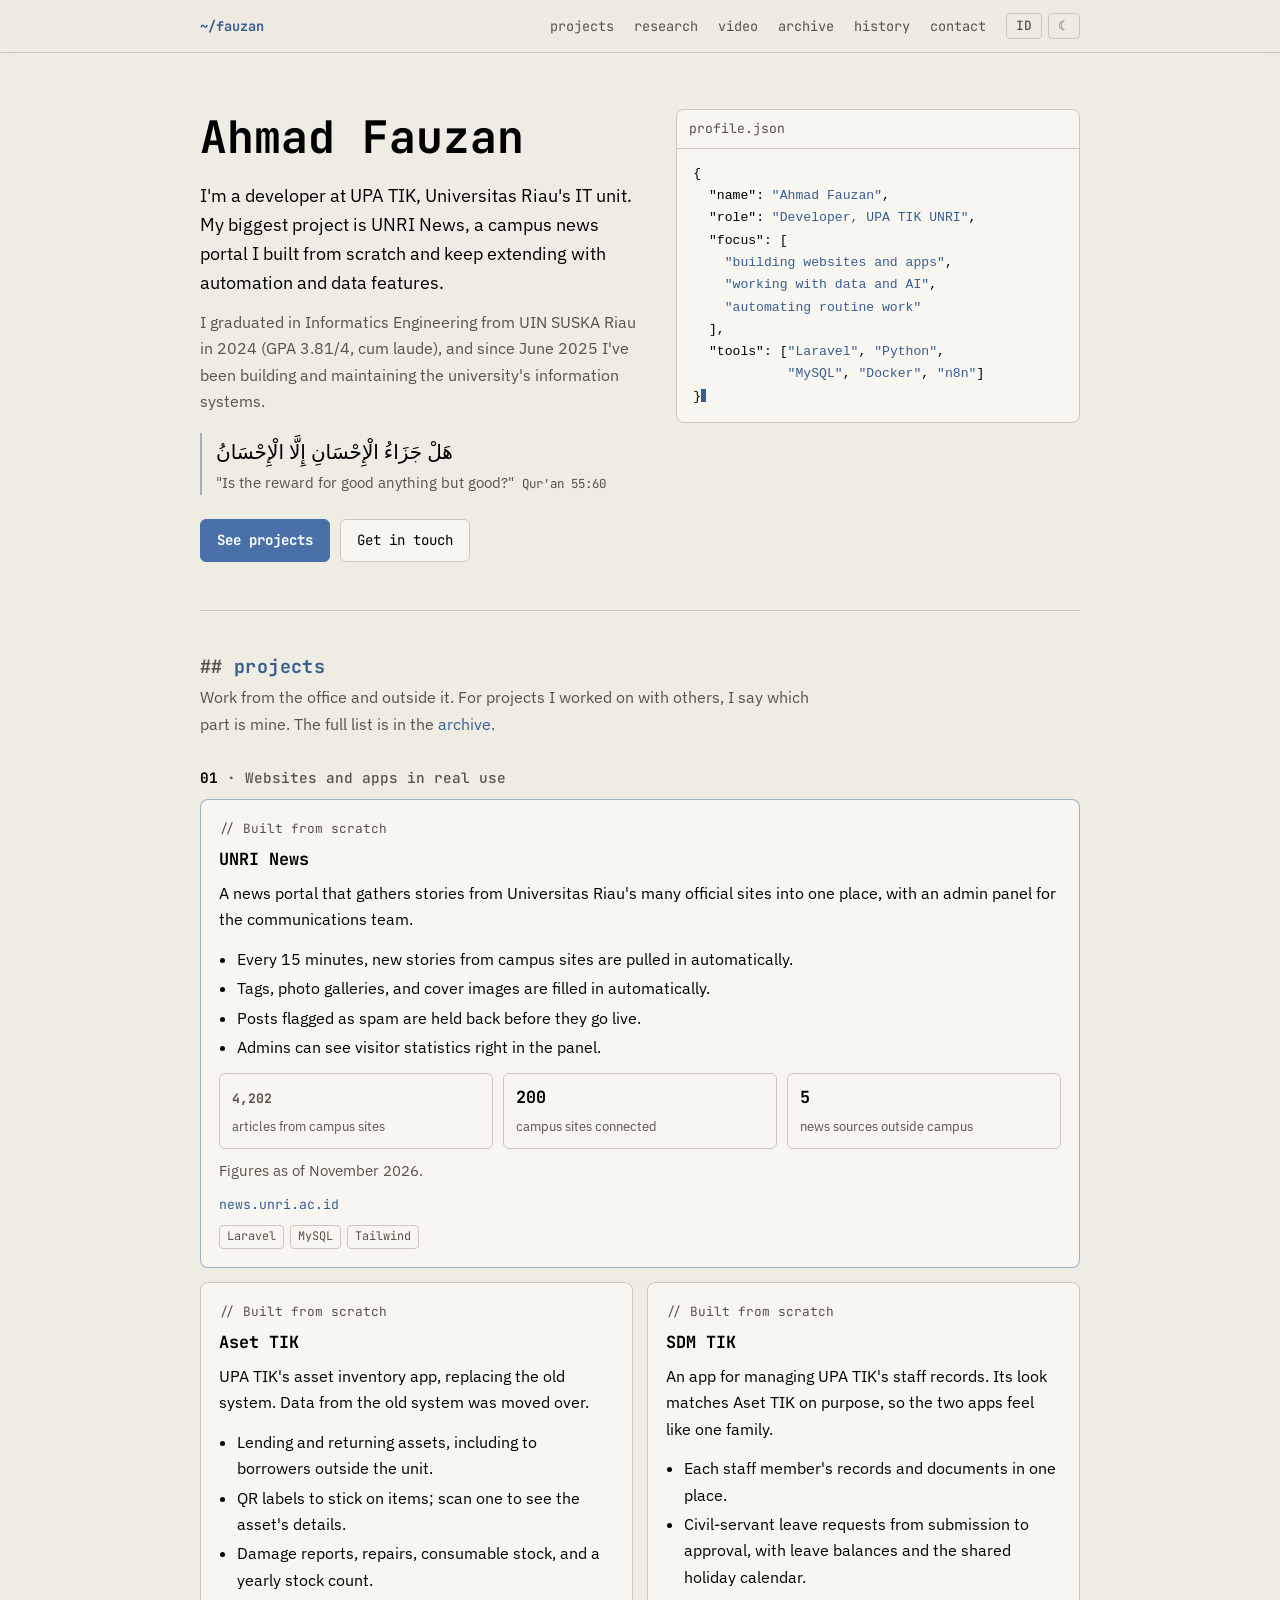
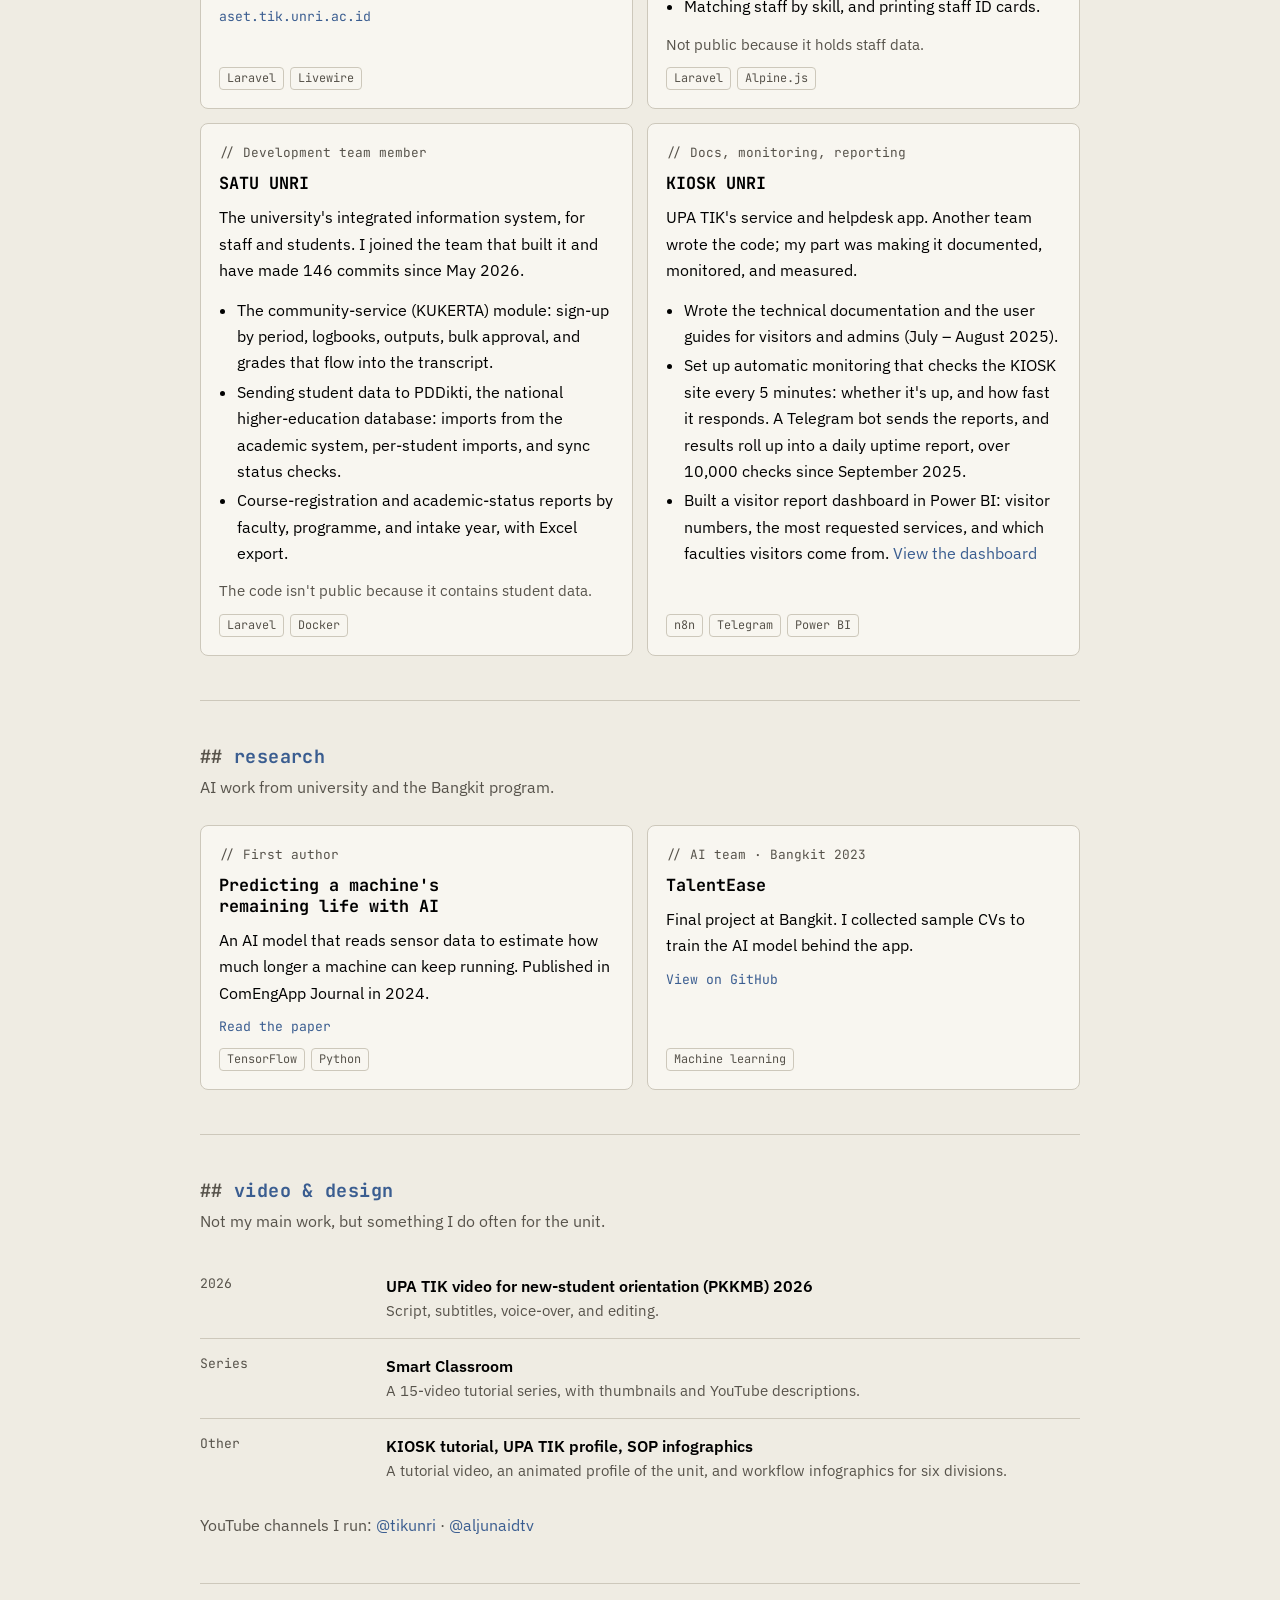
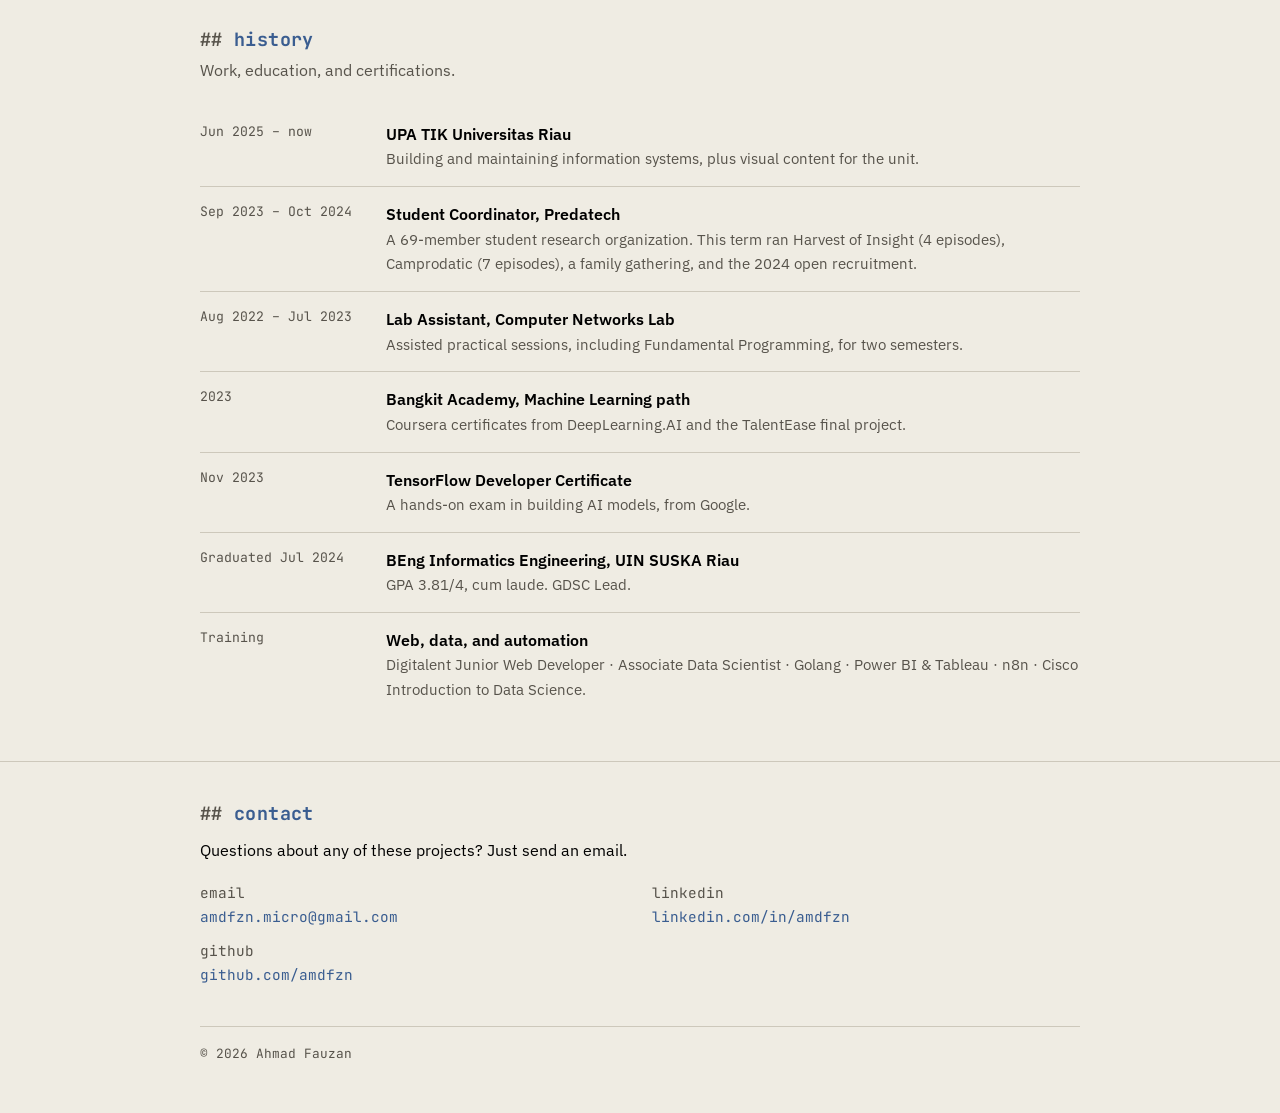
==== commit a2721433: "Bahasa Inggris jadi default Co-Authored-By: Claude Opus 5.5 <noreply@anthropic.com>" ====
--- a/index.html
+++ b/index.html
@@ -1,9 +1,9 @@
 <!DOCTYPE html>
-<html lang="id" data-title-id="Portofolio Ahmad Fauzan" data-title-en="Ahmad Fauzan · Portfolio">
+<html lang="en" data-title-id="Portofolio Ahmad Fauzan" data-title-en="Ahmad Fauzan · Portfolio">
 <head>
 <meta charset="utf-8">
 <meta name="viewport" content="width=device-width, initial-scale=1">
-<title>Portofolio Ahmad Fauzan</title>
+<title>Ahmad Fauzan · Portfolio</title>
 <link rel="preconnect" href="https://fonts.googleapis.com">
 <link rel="preconnect" href="https://fonts.gstatic.com" crossorigin>
 <link href="https://fonts.googleapis.com/css2?family=IBM+Plex+Sans:wght@400;500;600&family=JetBrains+Mono:wght@400;500;700&display=swap" rel="stylesheet">
@@ -116,7 +116,7 @@
       <a href="#riwayat"><span lang="id">riwayat</span><span lang="en">history</span></a>
       <a href="#kontak"><span lang="id">kontak</span><span lang="en">contact</span></a>
     </div>
-    <div class="toggles"><button id="bahasa" type="button">EN</button><button id="tema" type="button">☀</button></div>
+    <div class="toggles"><button id="bahasa" type="button">ID</button><button id="tema" type="button">☀</button></div>
   </div>
 </nav>
 
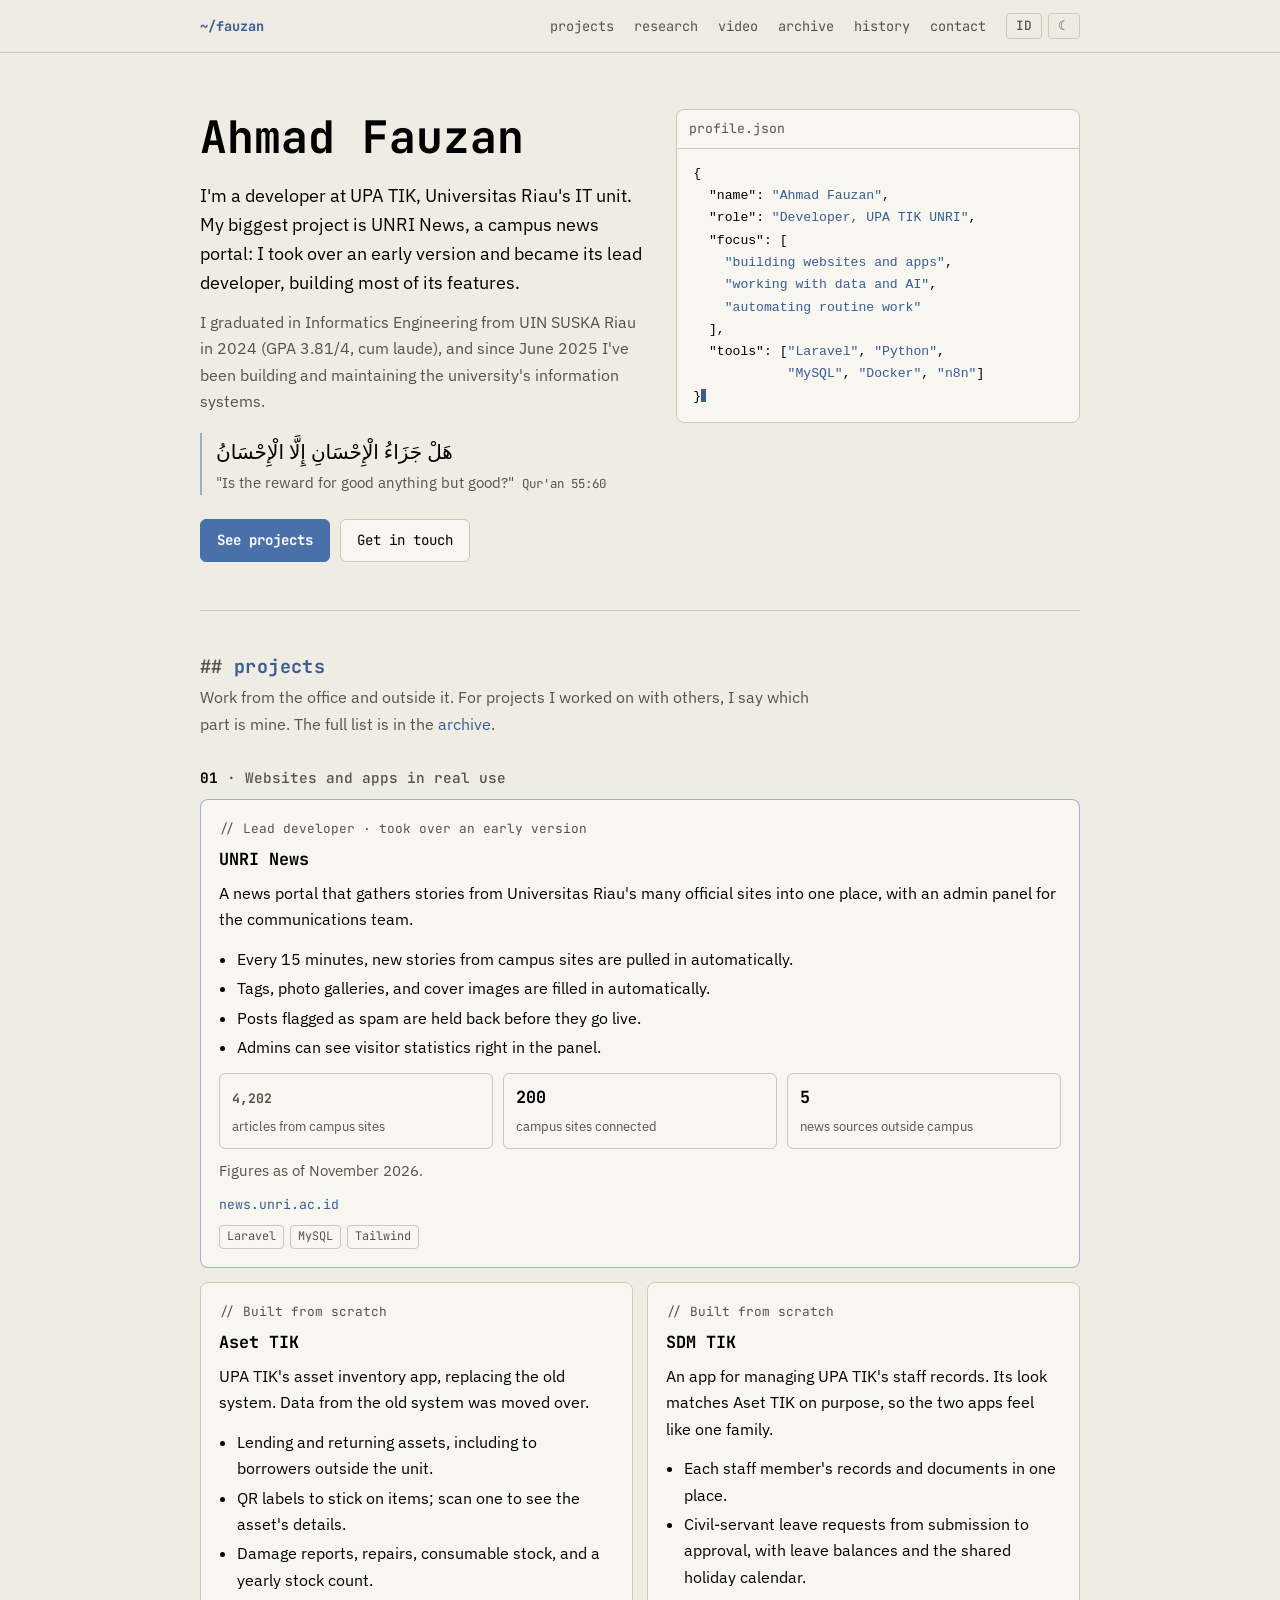
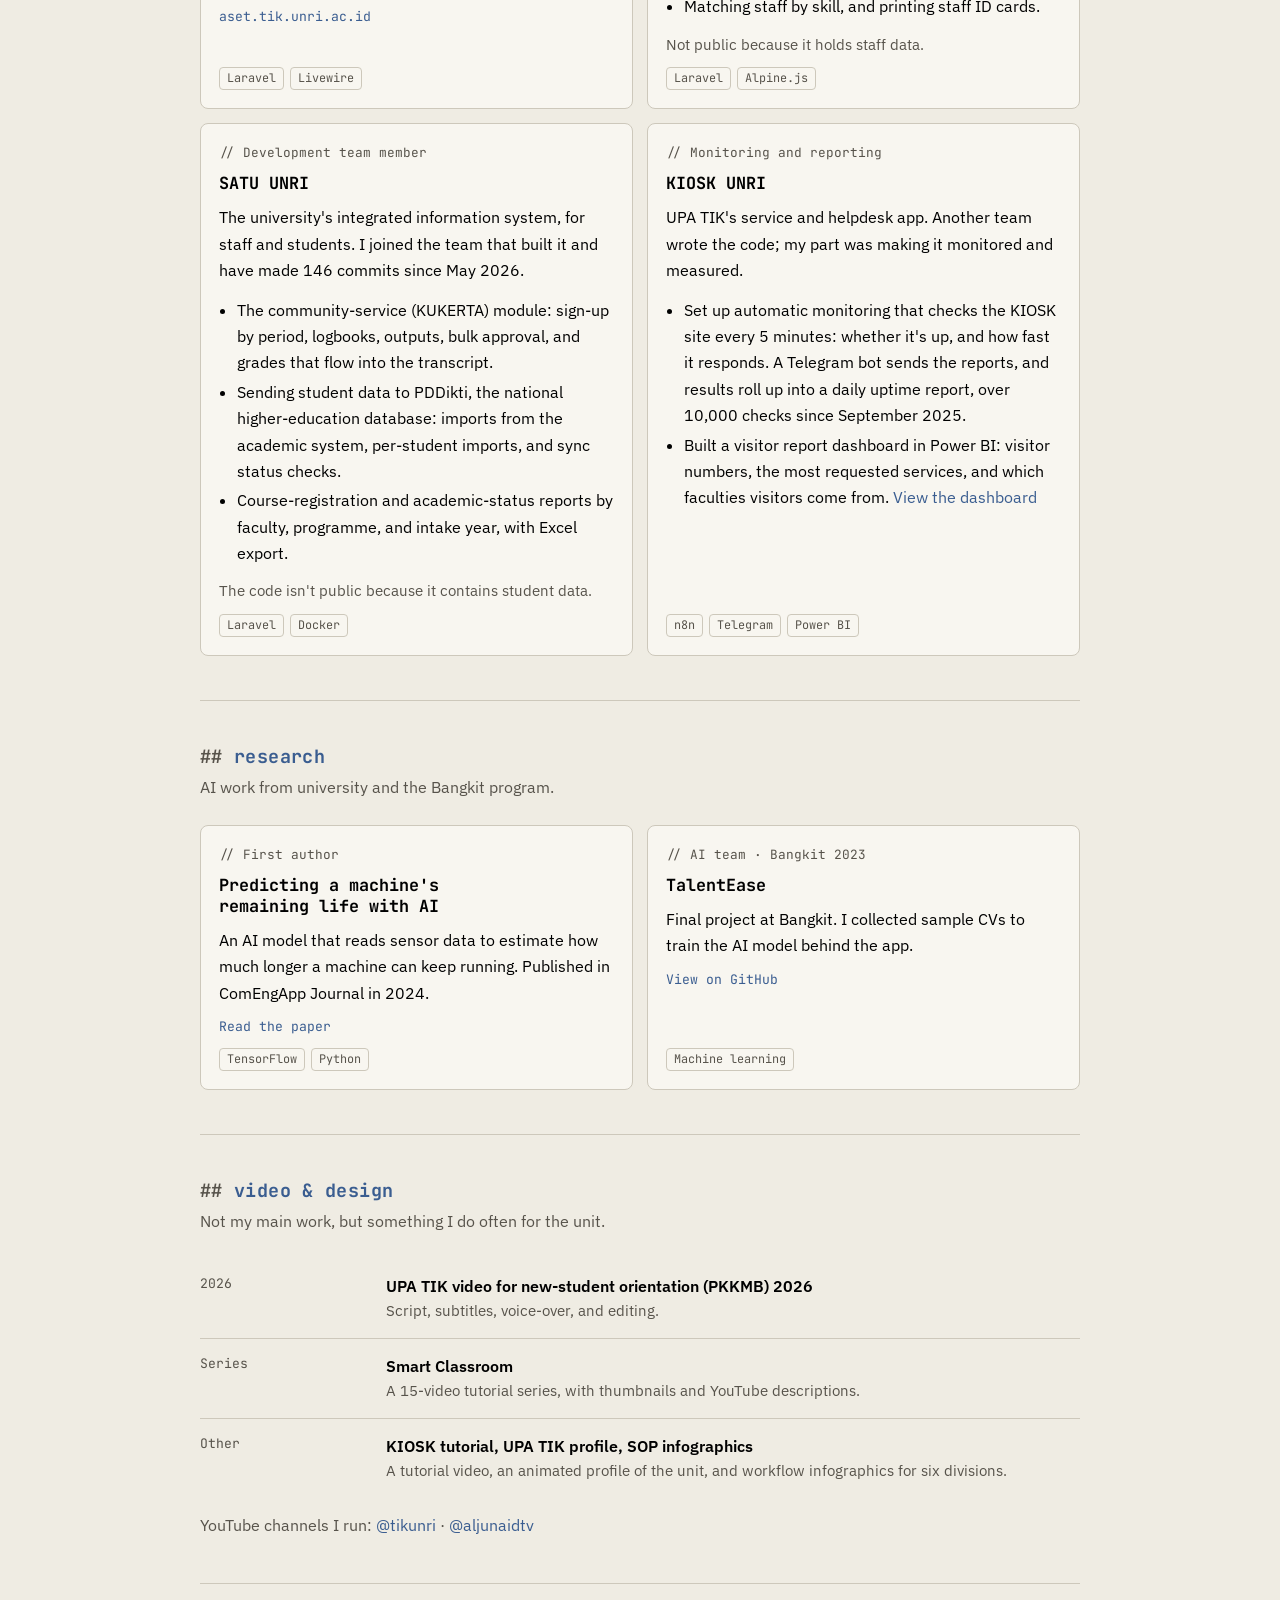
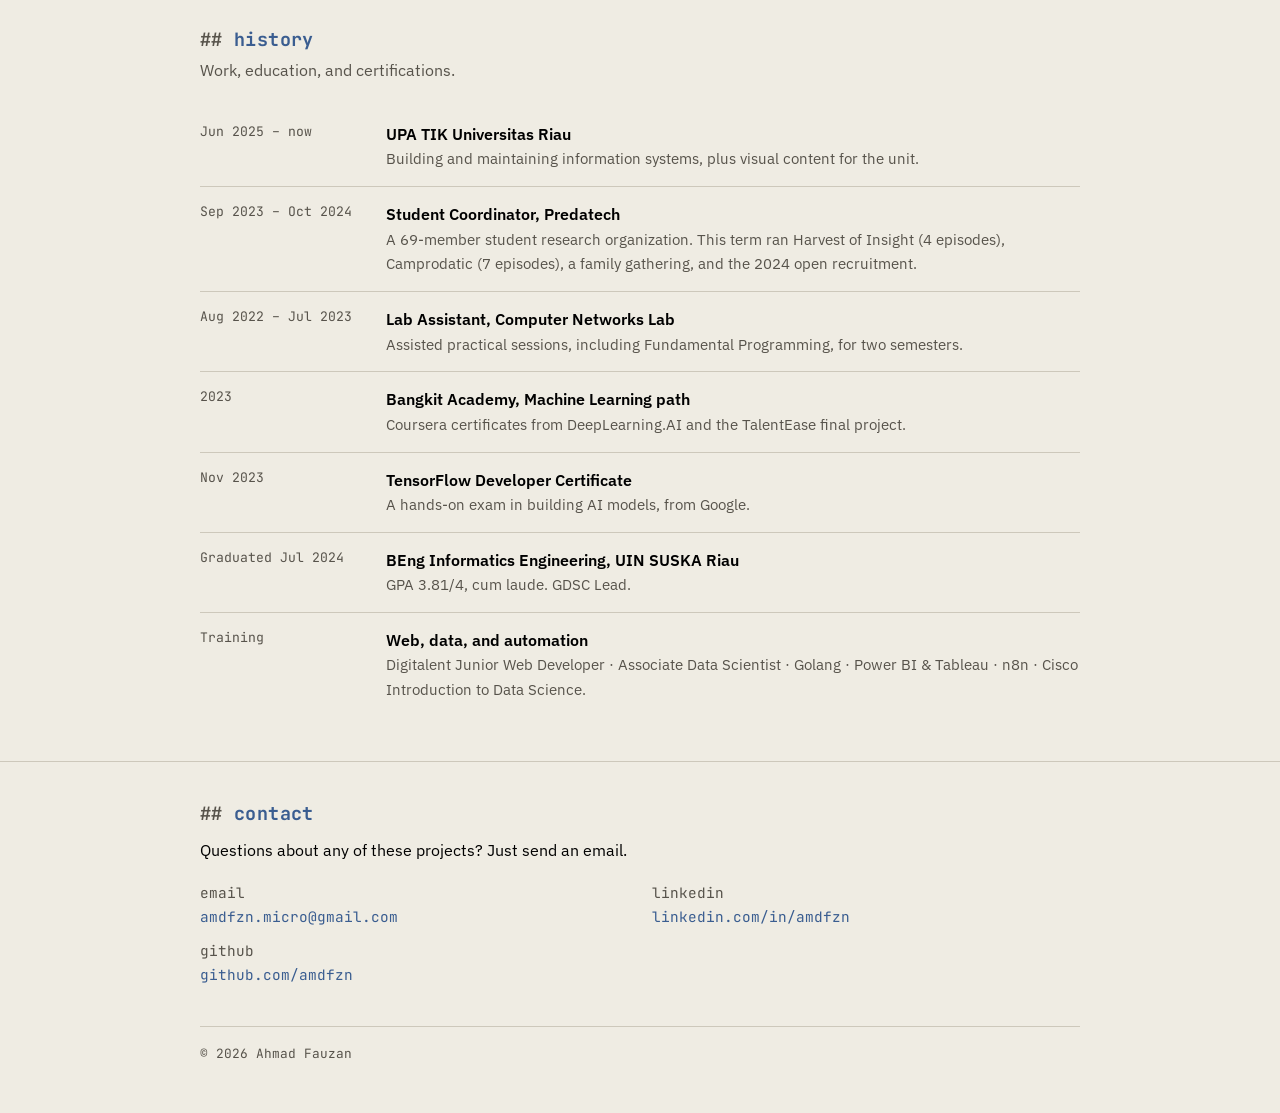
==== commit d0e281ce: "UNRI News: developer utama; KIOSK: pemantauan dan laporan Co-Authored-By: Claude Opus 5.5 <noreply@a" ====
--- a/index.html
+++ b/index.html
@@ -125,8 +125,8 @@
   <header class="hero">
     <div>
       <h1>Ahmad Fauzan</h1>
-      <p class="lead" lang="id">Saya developer di UPA TIK Universitas Riau. Proyek terbesar saya UNRI News, portal berita kampus yang saya bangun dari nol, lalu terus saya kembangkan dengan fitur otomatis dan pengolahan data.</p>
-      <p class="lead" lang="en">I'm a developer at UPA TIK, Universitas Riau's IT unit. My biggest project is UNRI News, a campus news portal I built from scratch and keep extending with automation and data features.</p>
+      <p class="lead" lang="id">Saya developer di UPA TIK Universitas Riau. Proyek terbesar saya UNRI News, portal berita kampus: saya melanjutkan versi awalnya, lalu menjadi developer utama yang mengerjakan sebagian besar fiturnya.</p>
+      <p class="lead" lang="en">I'm a developer at UPA TIK, Universitas Riau's IT unit. My biggest project is UNRI News, a campus news portal: I took over an early version and became its lead developer, building most of its features.</p>
       <p class="sub" lang="id">Lulus S1 Teknik Informatika UIN SUSKA Riau tahun 2024 (IPK 3,81, cum laude), lalu sejak Juni 2025 mengembangkan dan merawat sistem informasi kampus.</p>
       <p class="sub" lang="en">I graduated in Informatics Engineering from UIN SUSKA Riau in 2024 (GPA 3.81/4, cum laude), and since June 2025 I've been building and maintaining the university's information systems.</p>
       <blockquote class="ayat">
@@ -178,7 +178,7 @@
       <div class="cards">
 
         <article class="card feature">
-          <span class="role"><span lang="id">Saya bangun dari nol</span><span lang="en">Built from scratch</span></span>
+          <span class="role"><span lang="id">Developer utama · melanjutkan versi awal</span><span lang="en">Lead developer · took over an early version</span></span>
           <h3>UNRI News</h3>
           <p lang="id">Portal berita yang mengumpulkan kabar dari banyak situs resmi Universitas Riau di satu tempat, dengan panel admin untuk tim humas.</p>
           <p lang="en">A news portal that gathers stories from Universitas Riau's many official sites into one place, with an admin panel for the communications team.</p>
@@ -257,13 +257,11 @@
         </article>
 
         <article class="card">
-          <span class="role"><span lang="id">Dokumentasi, pemantauan, laporan</span><span lang="en">Docs, monitoring, reporting</span></span>
+          <span class="role"><span lang="id">Pemantauan dan laporan</span><span lang="en">Monitoring and reporting</span></span>
           <h3>KIOSK UNRI</h3>
-          <p lang="id">Aplikasi layanan dan helpdesk UPA TIK. Kodenya ditulis tim lain; bagian saya membuat aplikasi ini terdokumentasi, terpantau, dan terukur.</p>
-          <p lang="en">UPA TIK's service and helpdesk app. Another team wrote the code; my part was making it documented, monitored, and measured.</p>
-          <ul>
-            <li lang="id">Menulis dokumentasi teknis serta panduan pengguna untuk pengunjung dan admin (Juli – Agustus 2025).</li>
-            <li lang="en">Wrote the technical documentation and the user guides for visitors and admins (July – August 2025).</li>
+          <p lang="id">Aplikasi layanan dan helpdesk UPA TIK. Kodenya ditulis tim lain; bagian saya membuat aplikasi ini terpantau dan terukur.</p>
+          <p lang="en">UPA TIK's service and helpdesk app. Another team wrote the code; my part was making it monitored and measured.</p>
+          <ul>
             <li lang="id">Membuat pemantauan otomatis yang memeriksa situs KIOSK setiap 5 menit: hidup atau mati, dan seberapa cepat merespons. Laporannya dikirim lewat bot Telegram dan direkap jadi laporan uptime harian, lebih dari 10.000 pemeriksaan sejak September 2025.</li>
             <li lang="en">Set up automatic monitoring that checks the KIOSK site every 5 minutes: whether it's up, and how fast it responds. A Telegram bot sends the reports, and results roll up into a daily uptime report, over 10,000 checks since September 2025.</li>
             <li lang="id">Membuat dashboard laporan pengunjung di Power BI: jumlah pengunjung, layanan yang paling banyak dicari, dan asal fakultas. <a href="https://app.powerbi.com/view?r=eyJrIjoiNWRhMzQ4OWMtNmQ3Ny00YjRiLWE1ZmUtZmEyMWJhMWMzMDg4IiwidCI6IjEwOTc3MWNhLTE3NmQtNGMxMS05M2E2LTNjYTk0YjA4ZGYyZiIsImMiOjEwfQ%3D%3D">Lihat dashboard</a></li>
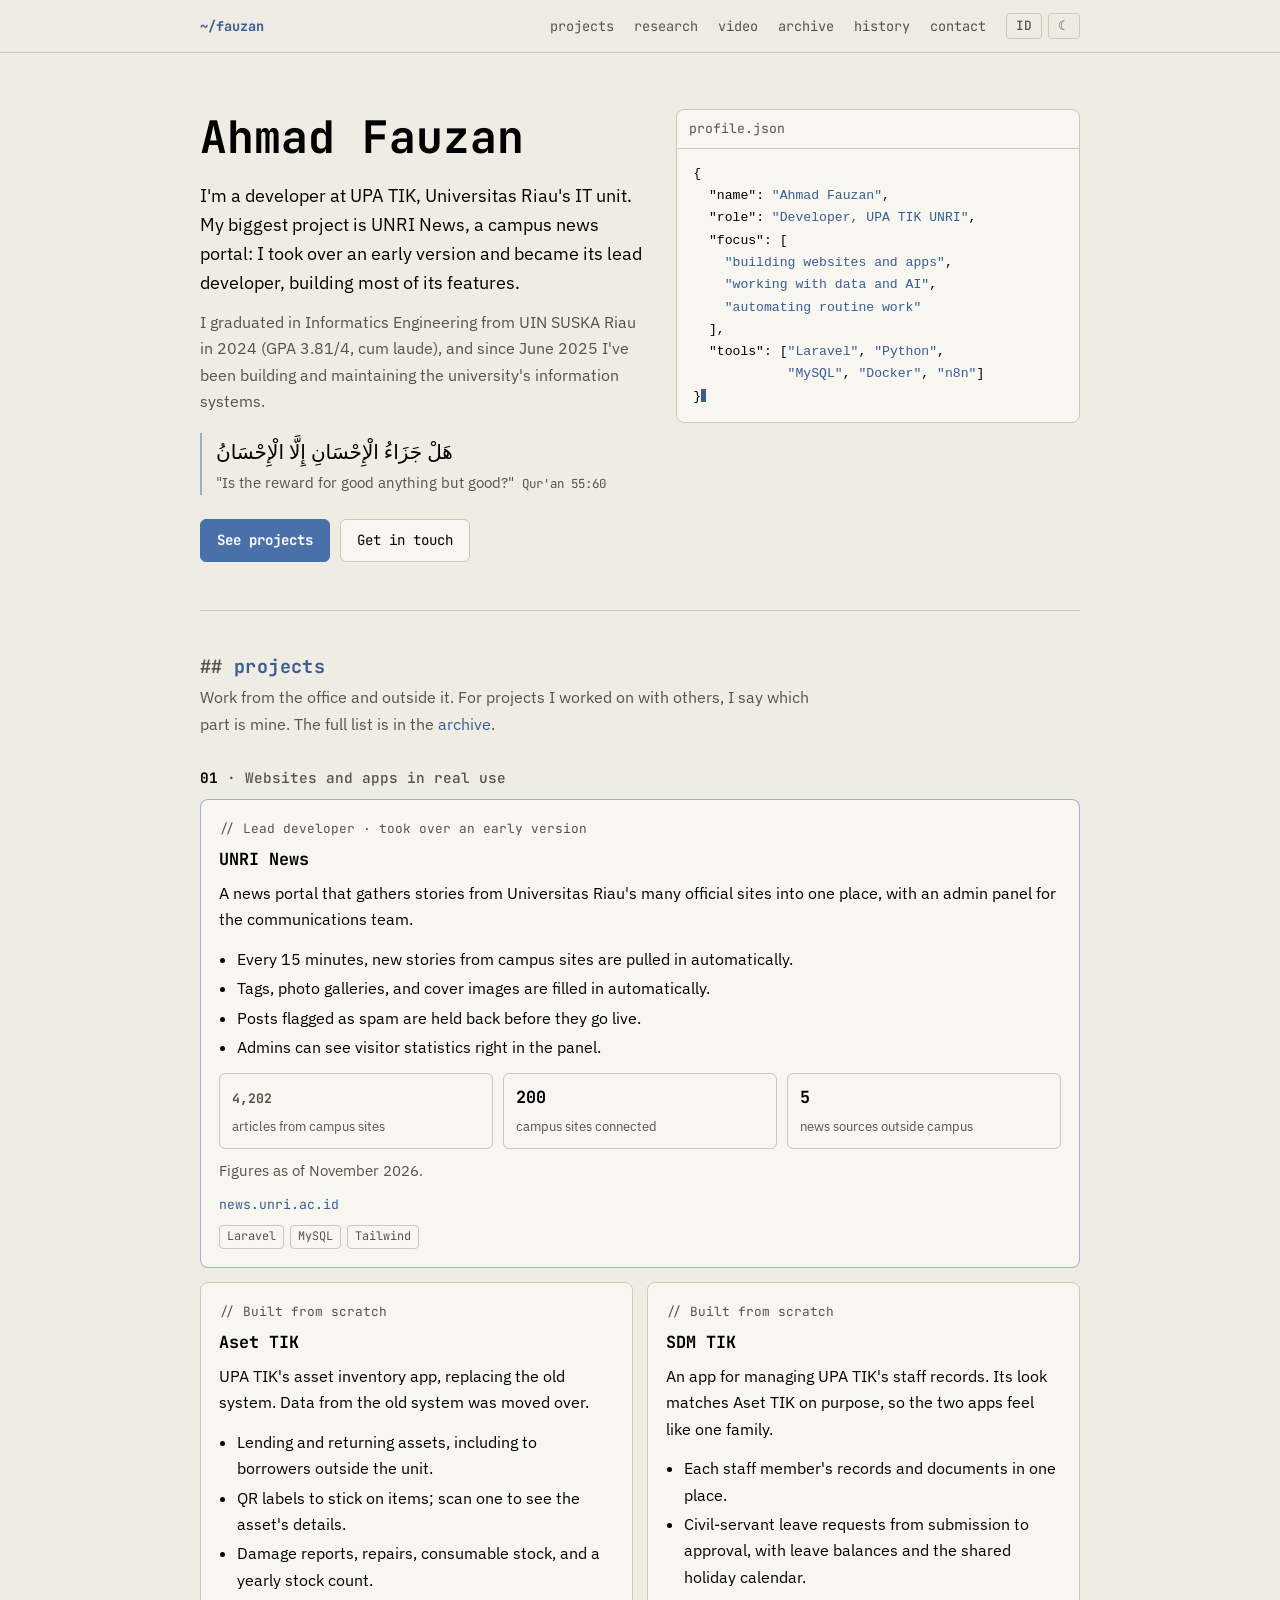
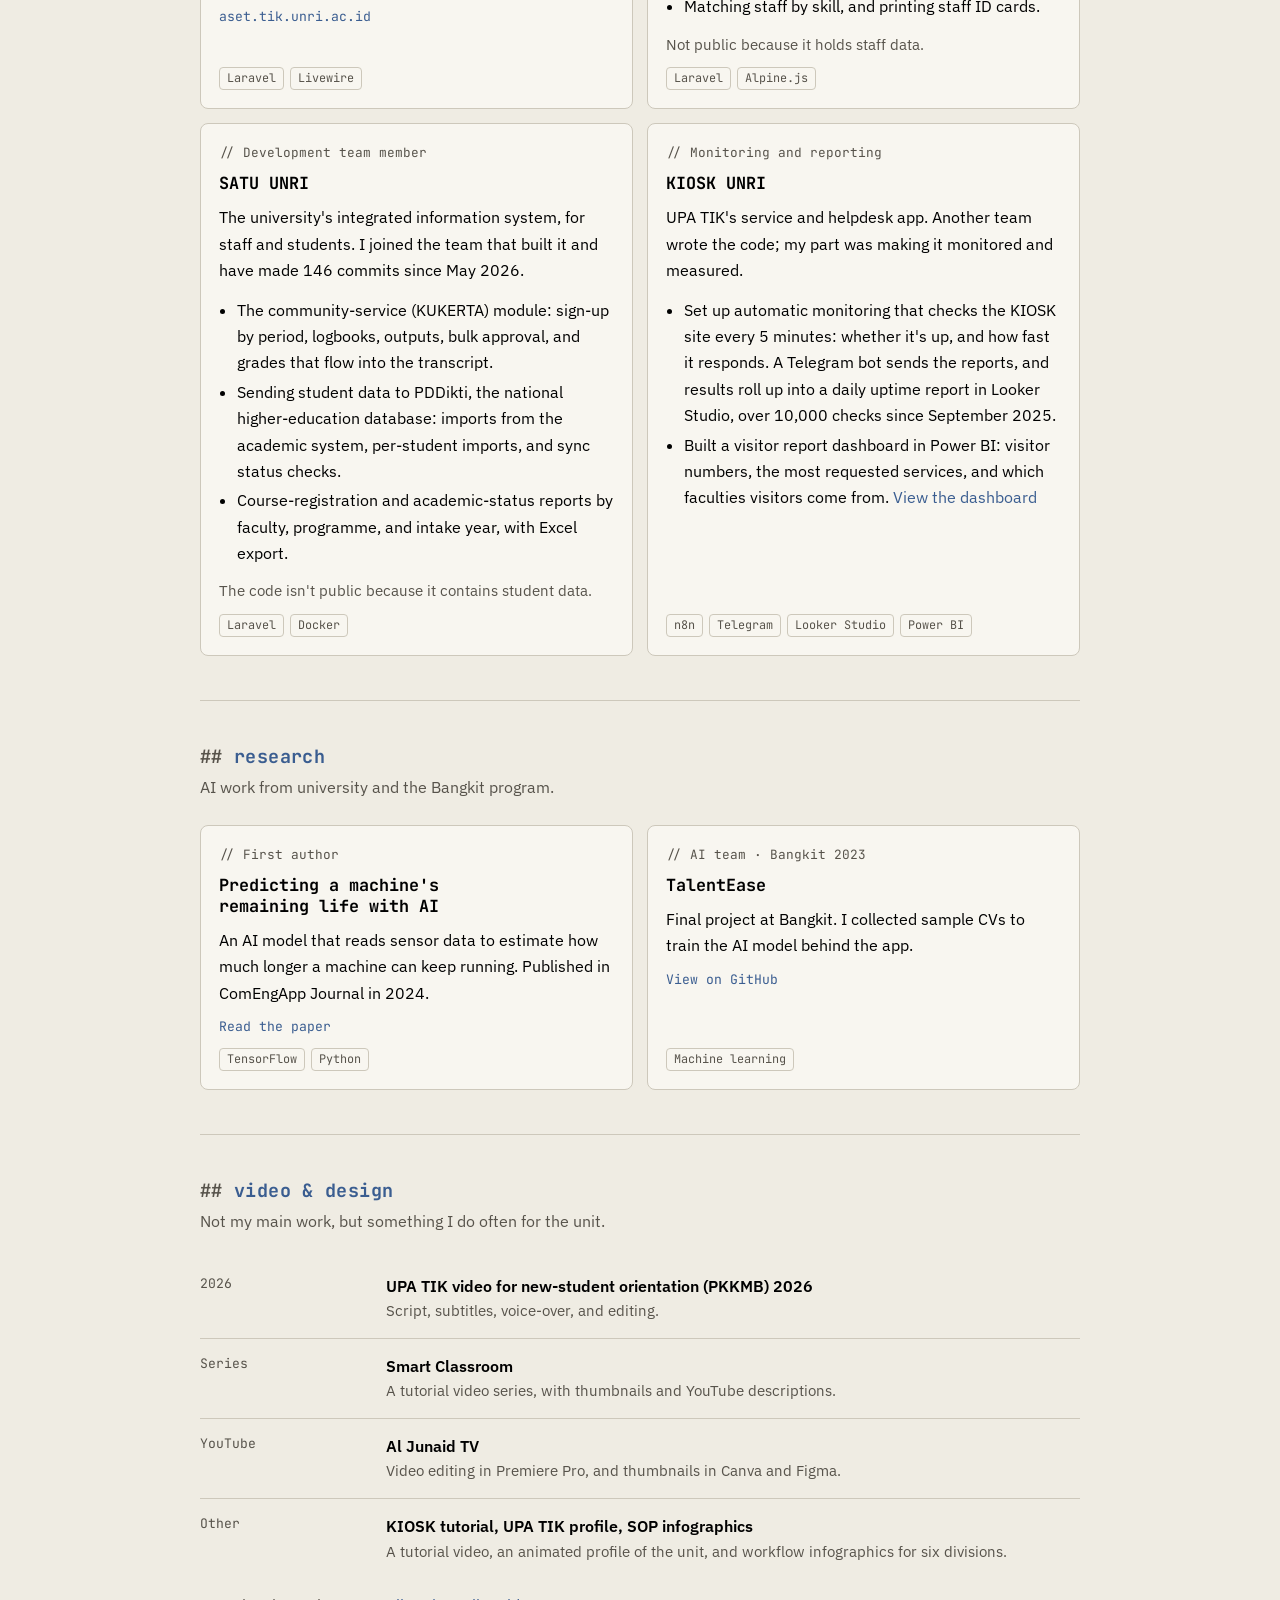
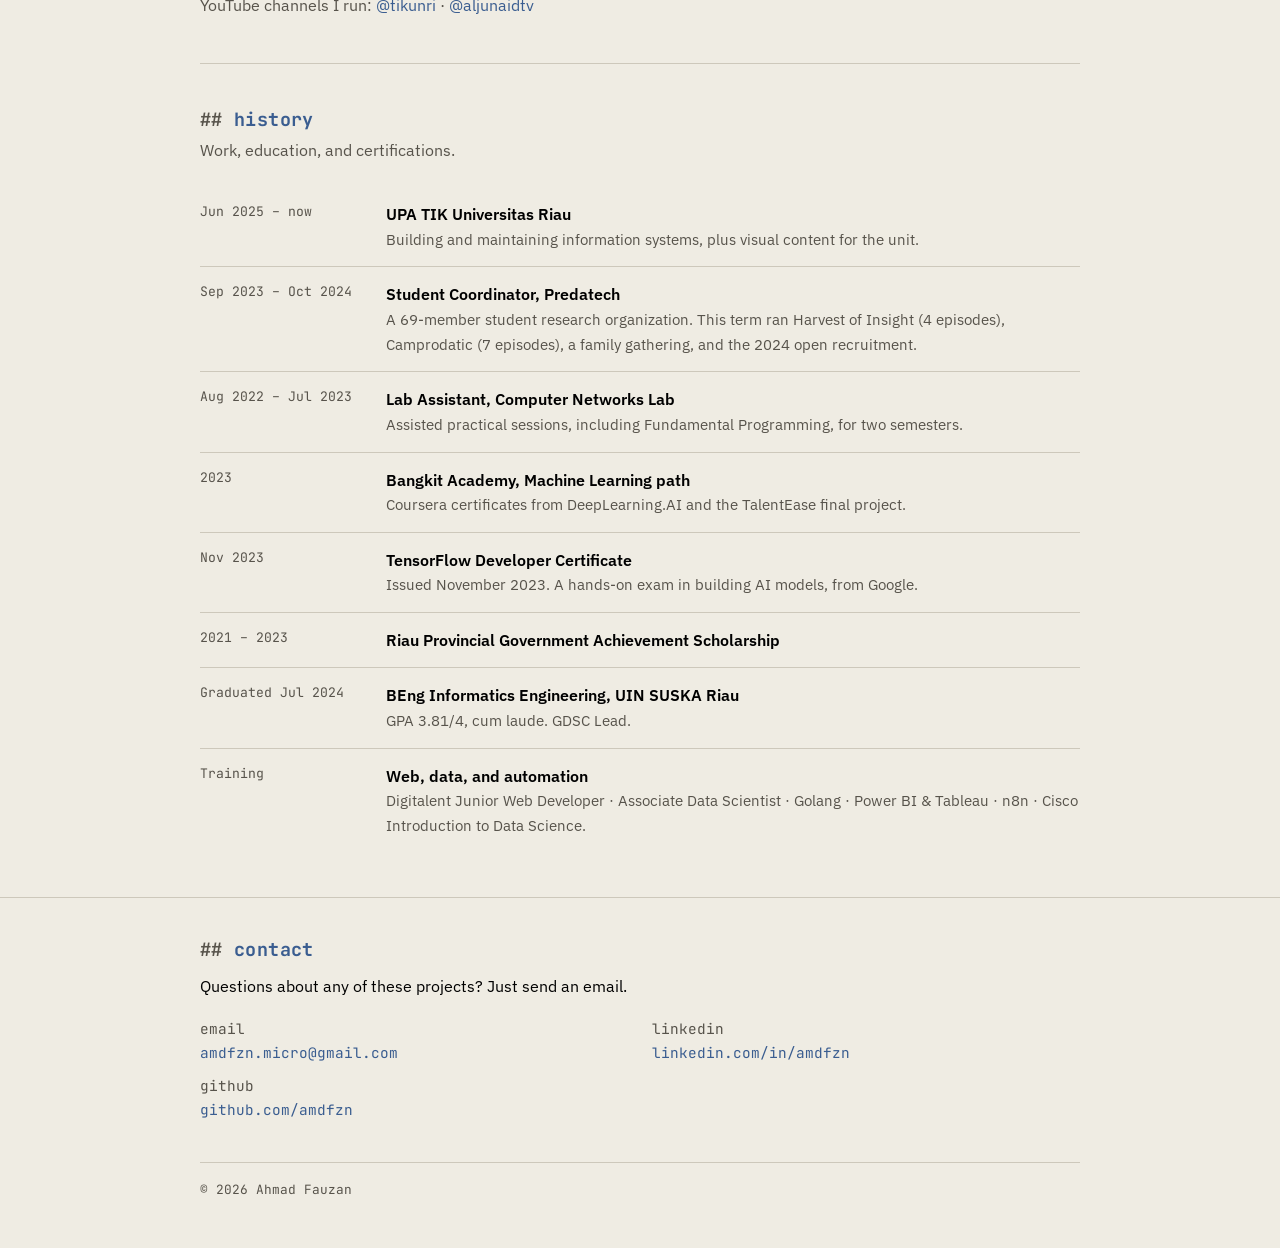
==== commit ad5cc466: "Tambah OG image, Al Junaid TV, beasiswa; KIOSK pakai Looker Studio Co-Authored-By: Claude Opus 5.5 <" ====
--- a/index.html
+++ b/index.html
@@ -4,6 +4,14 @@
 <meta charset="utf-8">
 <meta name="viewport" content="width=device-width, initial-scale=1">
 <title>Ahmad Fauzan · Portfolio</title>
+<meta property="og:type" content="website">
+<meta property="og:title" content="Ahmad Fauzan — Backend &amp; Applied AI Developer">
+<meta property="og:description" content="Laravel, Python, TensorFlow, n8n. UPA TIK Universitas Riau.">
+<meta property="og:url" content="https://amdfzn.github.io/portfolio/">
+<meta property="og:image" content="https://amdfzn.github.io/portfolio/og-image.png">
+<meta property="og:image:width" content="1200">
+<meta property="og:image:height" content="630">
+<meta name="twitter:card" content="summary_large_image">
 <link rel="preconnect" href="https://fonts.googleapis.com">
 <link rel="preconnect" href="https://fonts.gstatic.com" crossorigin>
 <link href="https://fonts.googleapis.com/css2?family=IBM+Plex+Sans:wght@400;500;600&family=JetBrains+Mono:wght@400;500;700&display=swap" rel="stylesheet">
@@ -262,12 +270,12 @@
           <p lang="id">Aplikasi layanan dan helpdesk UPA TIK. Kodenya ditulis tim lain; bagian saya membuat aplikasi ini terpantau dan terukur.</p>
           <p lang="en">UPA TIK's service and helpdesk app. Another team wrote the code; my part was making it monitored and measured.</p>
           <ul>
-            <li lang="id">Membuat pemantauan otomatis yang memeriksa situs KIOSK setiap 5 menit: hidup atau mati, dan seberapa cepat merespons. Laporannya dikirim lewat bot Telegram dan direkap jadi laporan uptime harian, lebih dari 10.000 pemeriksaan sejak September 2025.</li>
-            <li lang="en">Set up automatic monitoring that checks the KIOSK site every 5 minutes: whether it's up, and how fast it responds. A Telegram bot sends the reports, and results roll up into a daily uptime report, over 10,000 checks since September 2025.</li>
+            <li lang="id">Membuat pemantauan otomatis yang memeriksa situs KIOSK setiap 5 menit: hidup atau mati, dan seberapa cepat merespons. Laporannya dikirim lewat bot Telegram dan direkap jadi laporan uptime harian di Looker Studio, lebih dari 10.000 pemeriksaan sejak September 2025.</li>
+            <li lang="en">Set up automatic monitoring that checks the KIOSK site every 5 minutes: whether it's up, and how fast it responds. A Telegram bot sends the reports, and results roll up into a daily uptime report in Looker Studio, over 10,000 checks since September 2025.</li>
             <li lang="id">Membuat dashboard laporan pengunjung di Power BI: jumlah pengunjung, layanan yang paling banyak dicari, dan asal fakultas. <a href="https://app.powerbi.com/view?r=eyJrIjoiNWRhMzQ4OWMtNmQ3Ny00YjRiLWE1ZmUtZmEyMWJhMWMzMDg4IiwidCI6IjEwOTc3MWNhLTE3NmQtNGMxMS05M2E2LTNjYTk0YjA4ZGYyZiIsImMiOjEwfQ%3D%3D">Lihat dashboard</a></li>
             <li lang="en">Built a visitor report dashboard in Power BI: visitor numbers, the most requested services, and which faculties visitors come from. <a href="https://app.powerbi.com/view?r=eyJrIjoiNWRhMzQ4OWMtNmQ3Ny00YjRiLWE1ZmUtZmEyMWJhMWMzMDg4IiwidCI6IjEwOTc3MWNhLTE3NmQtNGMxMS05M2E2LTNjYTk0YjA4ZGYyZiIsImMiOjEwfQ%3D%3D">View the dashboard</a></li>
           </ul>
-          <div class="tags"><span>n8n</span><span>Telegram</span><span>Power BI</span></div>
+          <div class="tags"><span>n8n</span><span>Telegram</span><span>Looker Studio</span><span>Power BI</span></div>
         </article>
 
       </div>
@@ -308,7 +316,8 @@
     </div>
     <div class="rows">
       <div class="row"><div class="when">2026</div><div><b><span lang="id">Video PKKMB 2026 UPA TIK</span><span lang="en">UPA TIK video for new-student orientation (PKKMB) 2026</span></b><p lang="id">Menulis naskah, membuat subtitle, mengisi suara, dan mengedit.</p><p lang="en">Script, subtitles, voice-over, and editing.</p></div></div>
-      <div class="row"><div class="when"><span lang="id">Seri</span><span lang="en">Series</span></div><div><b>Smart Classroom</b><p lang="id">Seri 15 video tutorial, lengkap dengan gambar sampul dan deskripsinya di YouTube.</p><p lang="en">A 15-video tutorial series, with thumbnails and YouTube descriptions.</p></div></div>
+      <div class="row"><div class="when"><span lang="id">Seri</span><span lang="en">Series</span></div><div><b>Smart Classroom</b><p lang="id">Seri video tutorial, lengkap dengan gambar sampul dan deskripsinya di YouTube.</p><p lang="en">A tutorial video series, with thumbnails and YouTube descriptions.</p></div></div>
+      <div class="row"><div class="when">YouTube</div><div><b>Al Junaid TV</b><p lang="id">Mengedit video dengan Premiere Pro, dan membuat thumbnail di Canva dan Figma.</p><p lang="en">Video editing in Premiere Pro, and thumbnails in Canva and Figma.</p></div></div>
       <div class="row"><div class="when"><span lang="id">Lainnya</span><span lang="en">Other</span></div><div><b><span lang="id">Tutorial KIOSK, profil UPA TIK, infografis SOP</span><span lang="en">KIOSK tutorial, UPA TIK profile, SOP infographics</span></b><p lang="id">Video tutorial, video animasi profil unit, dan infografis alur kerja enam divisi.</p><p lang="en">A tutorial video, an animated profile of the unit, and workflow infographics for six divisions.</p></div></div>
     </div>
     <p class="after"><span lang="id">Channel YouTube yang saya kelola:</span><span lang="en">YouTube channels I run:</span> <a href="https://www.youtube.com/@tikunri">@tikunri</a> · <a href="https://www.youtube.com/@aljunaidtv">@aljunaidtv</a></p>
@@ -325,7 +334,8 @@
       <div class="row"><div class="when"><span lang="id">Sep 2023 – Okt 2024</span><span lang="en">Sep 2023 – Oct 2024</span></div><div><b><span lang="id">Koordinator Mahasiswa, Predatech</span><span lang="en">Student Coordinator, Predatech</span></b><p lang="id">Organisasi riset mahasiswa dengan 69 anggota. Pada periode ini berjalan Harvest of Insight (4 episode), Camprodatic (7 episode), Family Gathering, dan open recruitment 2024.</p><p lang="en">A 69-member student research organization. This term ran Harvest of Insight (4 episodes), Camprodatic (7 episodes), a family gathering, and the 2024 open recruitment.</p></div></div>
       <div class="row"><div class="when"><span lang="id">Agu 2022 – Jul 2023</span><span lang="en">Aug 2022 – Jul 2023</span></div><div><b><span lang="id">Asisten Laboratorium Jaringan Komputer</span><span lang="en">Lab Assistant, Computer Networks Lab</span></b><p lang="id">Mendampingi praktikum, termasuk Pemrograman Fundamental, selama dua semester.</p><p lang="en">Assisted practical sessions, including Fundamental Programming, for two semesters.</p></div></div>
       <div class="row"><div class="when">2023</div><div><b><span lang="id">Bangkit Academy, jalur Machine Learning</span><span lang="en">Bangkit Academy, Machine Learning path</span></b><p lang="id">Sertifikat Coursera dari DeepLearning.AI dan proyek akhir TalentEase.</p><p lang="en">Coursera certificates from DeepLearning.AI and the TalentEase final project.</p></div></div>
-      <div class="row"><div class="when">Nov 2023</div><div><b>TensorFlow Developer Certificate</b><p lang="id">Ujian praktik membuat model AI, dari Google.</p><p lang="en">A hands-on exam in building AI models, from Google.</p></div></div>
+      <div class="row"><div class="when">Nov 2023</div><div><b>TensorFlow Developer Certificate</b><p lang="id">Diterbitkan November 2023. Ujian praktik membuat model AI, dari Google.</p><p lang="en">Issued November 2023. A hands-on exam in building AI models, from Google.</p></div></div>
+      <div class="row"><div class="when">2021 – 2023</div><div><b><span lang="id">Beasiswa Prestasi Pemerintah Provinsi Riau</span><span lang="en">Riau Provincial Government Achievement Scholarship</span></b></div></div>
       <div class="row"><div class="when"><span lang="id">Lulus Juli 2024</span><span lang="en">Graduated Jul 2024</span></div><div><b><span lang="id">S1 Teknik Informatika, UIN SUSKA Riau</span><span lang="en">BEng Informatics Engineering, UIN SUSKA Riau</span></b><p lang="id">IPK 3,81, cum laude. Lead GDSC.</p><p lang="en">GPA 3.81/4, cum laude. GDSC Lead.</p></div></div>
       <div class="row"><div class="when"><span lang="id">Pelatihan</span><span lang="en">Training</span></div><div><b><span lang="id">Web, data, dan otomasi</span><span lang="en">Web, data, and automation</span></b><p>Digitalent Junior Web Developer · Associate Data Scientist · Golang · Power BI &amp; Tableau · n8n · Cisco Introduction to Data Science.</p></div></div>
     </div>
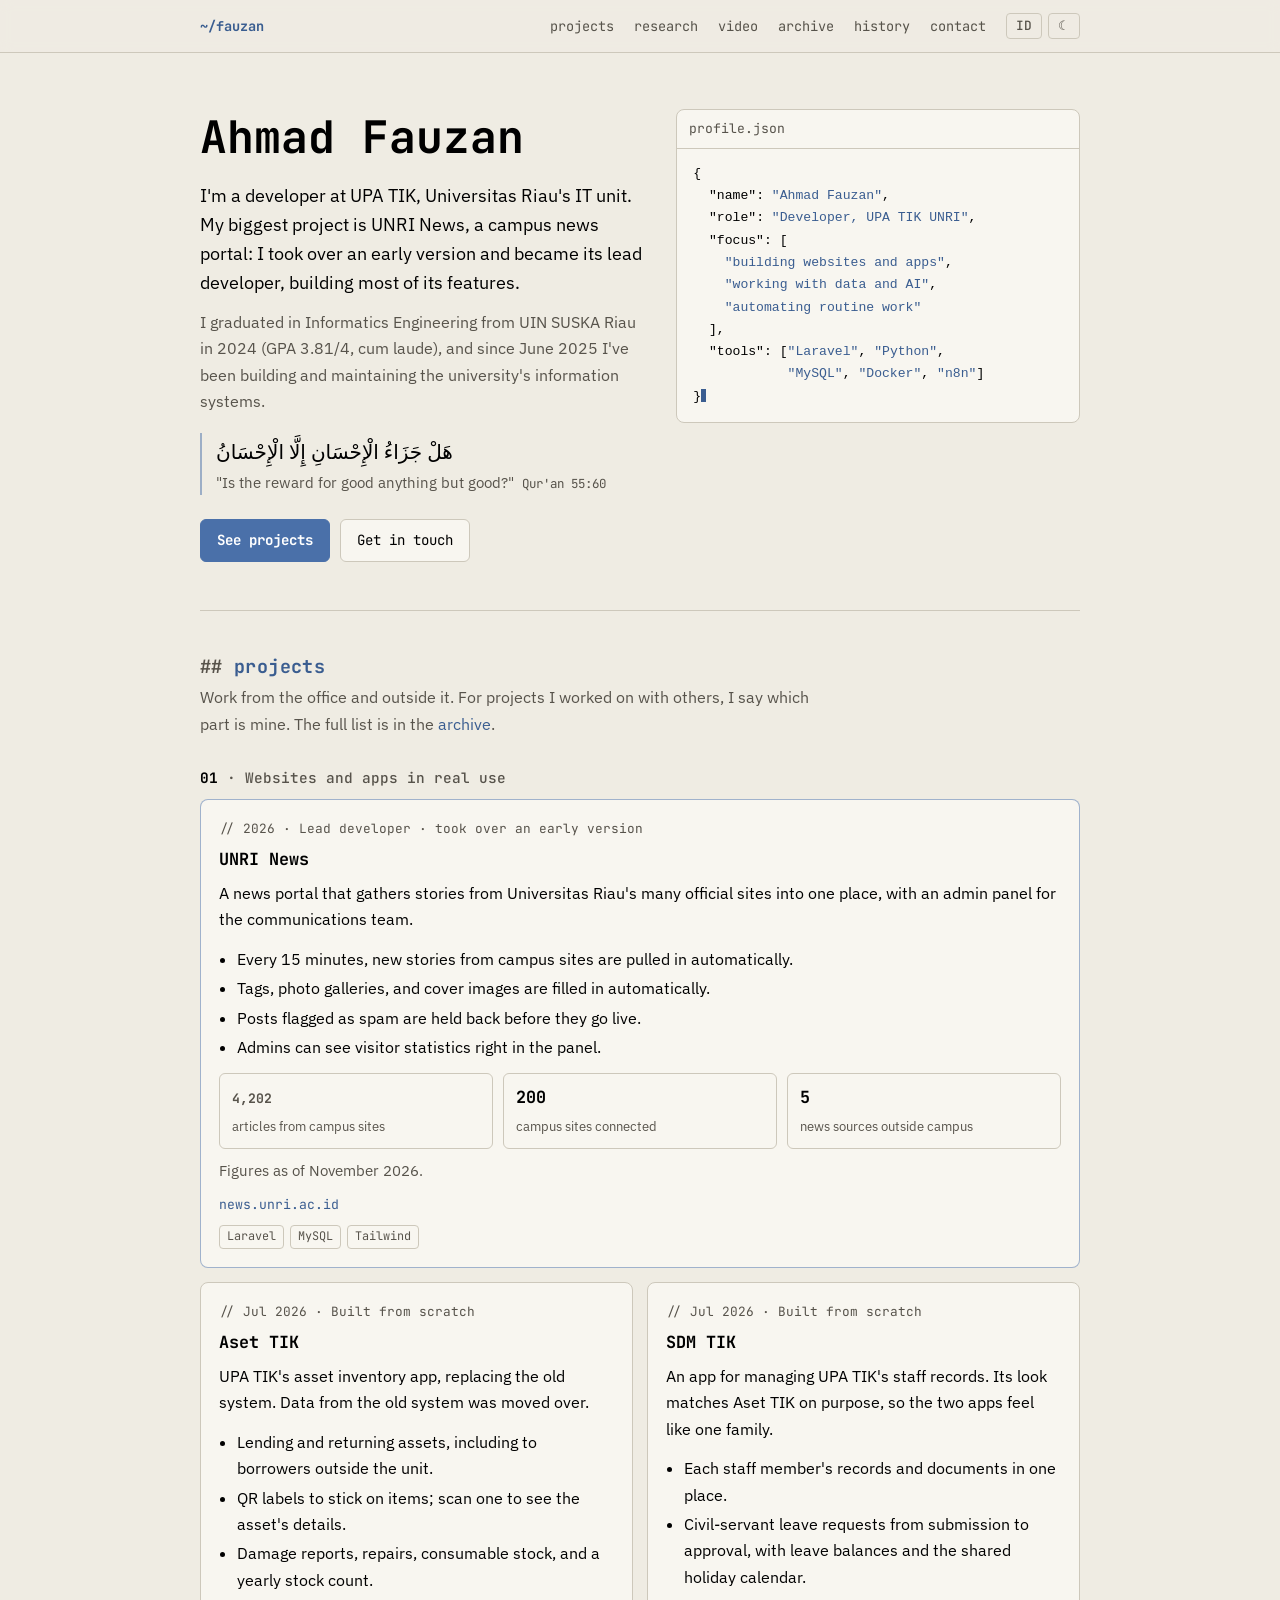
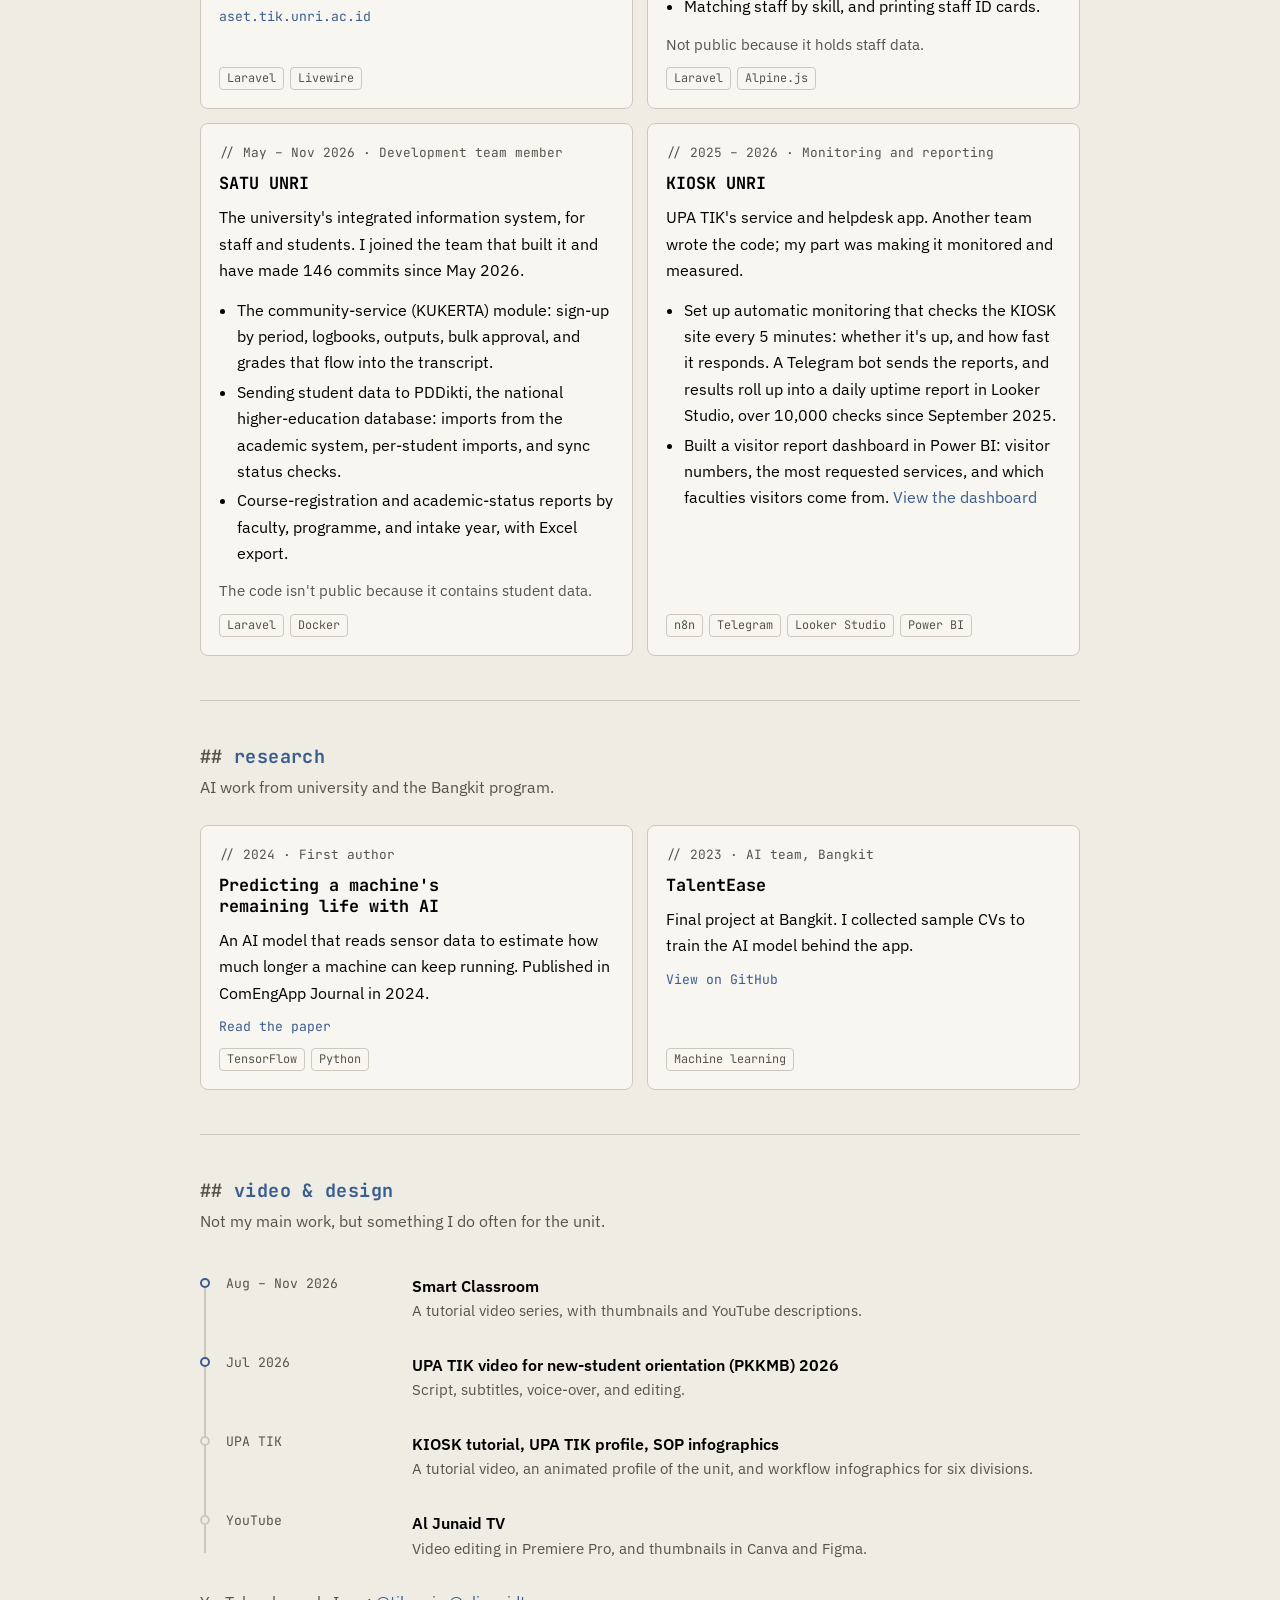
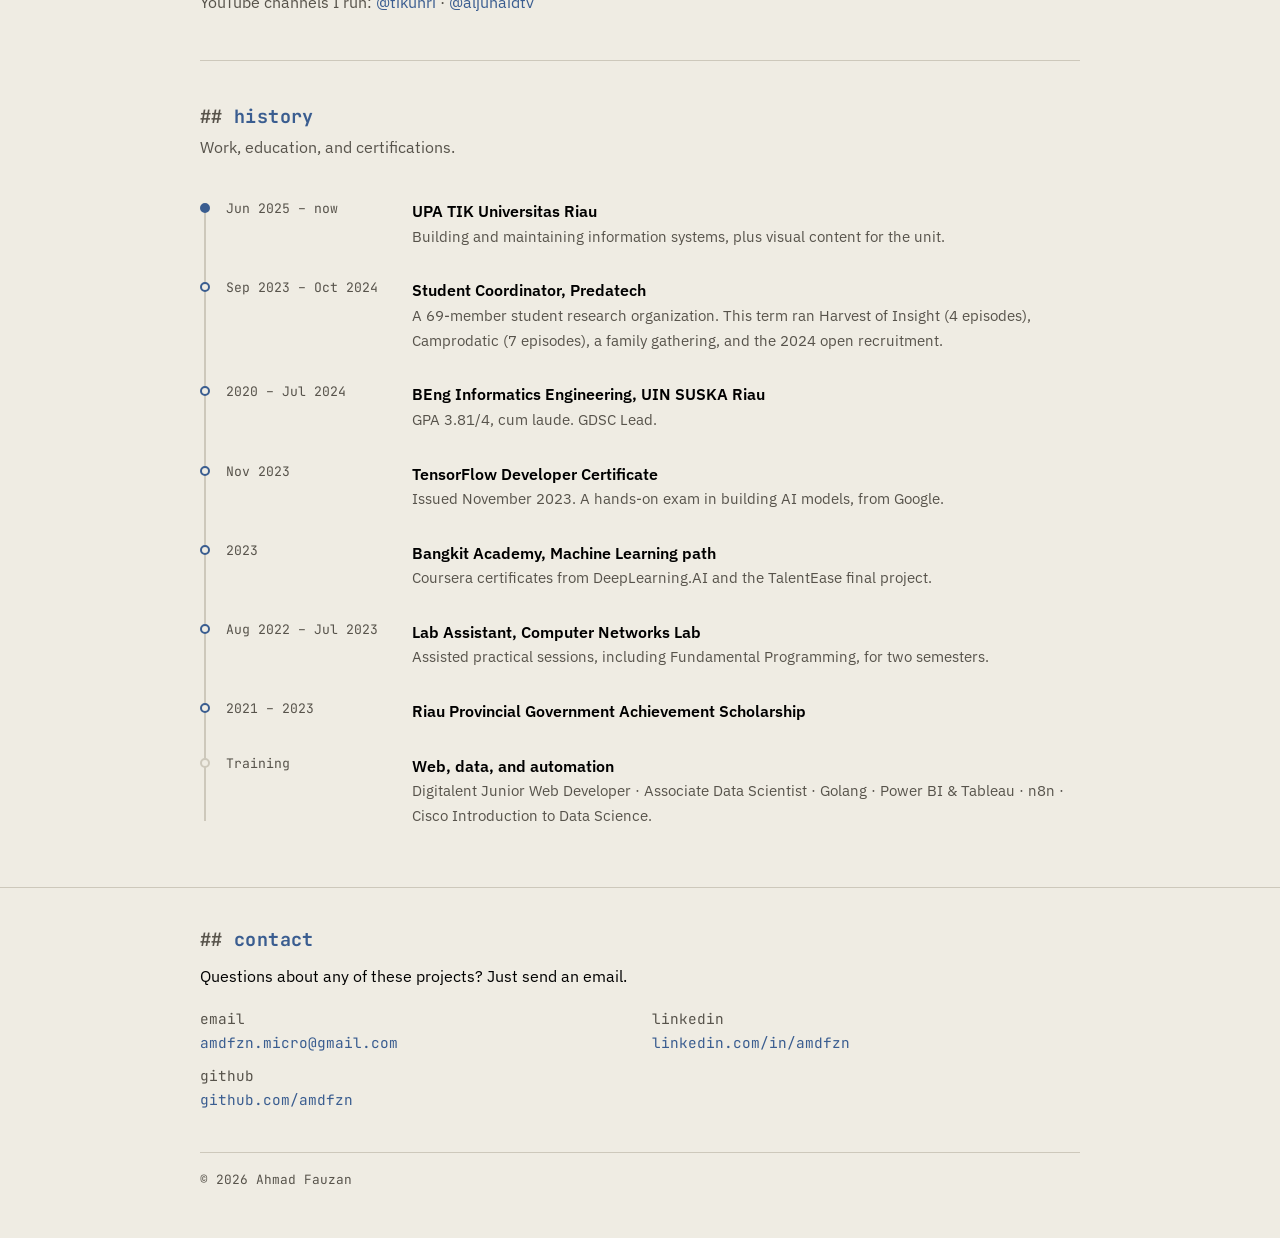
==== commit 3aecb5c9: "Garis waktu riwayat dan video, tahun di kartu, link luar di tab baru Co-Authored-By: Claude Opus 5.5" ====
--- a/index.html
+++ b/index.html
@@ -82,10 +82,13 @@
 .stats b { display: block; font-family: var(--mono); font-size: 1.05rem; }
 .stats span { font-size: .82rem; color: var(--muted); }
 
-/* daftar */
-.rows { display: flex; flex-direction: column; }
-.row { display: grid; grid-template-columns: 170px 1fr; gap: 16px; padding: 14px 0; border-bottom: 1px solid var(--line); }
-.row:last-child { border-bottom: 0; }
+/* daftar: garis waktu vertikal, urut dari yang terbaru */
+.rows { position: relative; }
+.rows::before { content: ""; position: absolute; left: 4px; top: 22px; bottom: 22px; width: 2px; background: var(--line); }
+.row { position: relative; display: grid; grid-template-columns: 170px 1fr; gap: 16px; padding: 14px 0 14px 26px; }
+.row::before { content: ""; position: absolute; left: 0; top: 19px; width: 10px; height: 10px; border-radius: 50%; background: var(--bg); border: 2px solid var(--accent); box-sizing: border-box; }
+.row.now::before { background: var(--accent); }
+.row.nodate::before { border-color: var(--line); }
 .row .when { font-family: var(--mono); font-size: .82rem; color: var(--muted); }
 .row b { font-weight: 600; }
 .row p { color: var(--muted); font-size: .94rem; }
@@ -186,7 +189,7 @@
       <div class="cards">
 
         <article class="card feature">
-          <span class="role"><span lang="id">Developer utama · melanjutkan versi awal</span><span lang="en">Lead developer · took over an early version</span></span>
+          <span class="role"><span lang="id">2026 · Developer utama · melanjutkan versi awal</span><span lang="en">2026 · Lead developer · took over an early version</span></span>
           <h3>UNRI News</h3>
           <p lang="id">Portal berita yang mengumpulkan kabar dari banyak situs resmi Universitas Riau di satu tempat, dengan panel admin untuk tim humas.</p>
           <p lang="en">A news portal that gathers stories from Universitas Riau's many official sites into one place, with an admin panel for the communications team.</p>
@@ -207,12 +210,12 @@
           </div>
           <p class="muted" lang="id">Angka per November 2026.</p>
           <p class="muted" lang="en">Figures as of November 2026.</p>
-          <div class="links"><a href="https://news.unri.ac.id">news.unri.ac.id</a></div>
+          <div class="links"><a href="https://news.unri.ac.id" target="_blank" rel="noopener">news.unri.ac.id</a></div>
           <div class="tags"><span>Laravel</span><span>MySQL</span><span>Tailwind</span></div>
         </article>
 
         <article class="card">
-          <span class="role"><span lang="id">Saya bangun dari nol</span><span lang="en">Built from scratch</span></span>
+          <span class="role"><span lang="id">Jul 2026 · Saya bangun dari nol</span><span lang="en">Jul 2026 · Built from scratch</span></span>
           <h3>Aset TIK</h3>
           <p lang="id">Aplikasi inventaris aset UPA TIK yang menggantikan sistem lama. Data dari sistem lama dipindahkan ke aplikasi ini.</p>
           <p lang="en">UPA TIK's asset inventory app, replacing the old system. Data from the old system was moved over.</p>
@@ -224,12 +227,12 @@
             <li lang="id">Laporan kerusakan, perbaikan, stok barang habis pakai, dan stock opname tahunan.</li>
             <li lang="en">Damage reports, repairs, consumable stock, and a yearly stock count.</li>
           </ul>
-          <div class="links"><a href="https://aset.tik.unri.ac.id">aset.tik.unri.ac.id</a></div>
+          <div class="links"><a href="https://aset.tik.unri.ac.id" target="_blank" rel="noopener">aset.tik.unri.ac.id</a></div>
           <div class="tags"><span>Laravel</span><span>Livewire</span></div>
         </article>
 
         <article class="card">
-          <span class="role"><span lang="id">Saya bangun dari nol</span><span lang="en">Built from scratch</span></span>
+          <span class="role"><span lang="id">Jul 2026 · Saya bangun dari nol</span><span lang="en">Jul 2026 · Built from scratch</span></span>
           <h3>SDM TIK</h3>
           <p lang="id">Aplikasi pengelolaan data pegawai UPA TIK. Tampilannya sengaja disamakan dengan Aset TIK supaya kedua aplikasi terasa satu keluarga.</p>
           <p lang="en">An app for managing UPA TIK's staff records. Its look matches Aset TIK on purpose, so the two apps feel like one family.</p>
@@ -247,7 +250,7 @@
         </article>
 
         <article class="card">
-          <span class="role"><span lang="id">Anggota tim pengembang</span><span lang="en">Development team member</span></span>
+          <span class="role"><span lang="id">Mei – Nov 2026 · Anggota tim pengembang</span><span lang="en">May – Nov 2026 · Development team member</span></span>
           <h3>SATU UNRI</h3>
           <p lang="id">Sistem informasi terpadu kampus, untuk admin dan mahasiswa. Saya bergabung dengan tim yang sudah lebih dulu membangunnya, dan sejak Mei 2026 menulis 146 commit di dalamnya.</p>
           <p lang="en">The university's integrated information system, for staff and students. I joined the team that built it and have made 146 commits since May 2026.</p>
@@ -265,15 +268,15 @@
         </article>
 
         <article class="card">
-          <span class="role"><span lang="id">Pemantauan dan laporan</span><span lang="en">Monitoring and reporting</span></span>
+          <span class="role"><span lang="id">2025 – 2026 · Pemantauan dan laporan</span><span lang="en">2025 – 2026 · Monitoring and reporting</span></span>
           <h3>KIOSK UNRI</h3>
           <p lang="id">Aplikasi layanan dan helpdesk UPA TIK. Kodenya ditulis tim lain; bagian saya membuat aplikasi ini terpantau dan terukur.</p>
           <p lang="en">UPA TIK's service and helpdesk app. Another team wrote the code; my part was making it monitored and measured.</p>
           <ul>
             <li lang="id">Membuat pemantauan otomatis yang memeriksa situs KIOSK setiap 5 menit: hidup atau mati, dan seberapa cepat merespons. Laporannya dikirim lewat bot Telegram dan direkap jadi laporan uptime harian di Looker Studio, lebih dari 10.000 pemeriksaan sejak September 2025.</li>
             <li lang="en">Set up automatic monitoring that checks the KIOSK site every 5 minutes: whether it's up, and how fast it responds. A Telegram bot sends the reports, and results roll up into a daily uptime report in Looker Studio, over 10,000 checks since September 2025.</li>
-            <li lang="id">Membuat dashboard laporan pengunjung di Power BI: jumlah pengunjung, layanan yang paling banyak dicari, dan asal fakultas. <a href="https://app.powerbi.com/view?r=eyJrIjoiNWRhMzQ4OWMtNmQ3Ny00YjRiLWE1ZmUtZmEyMWJhMWMzMDg4IiwidCI6IjEwOTc3MWNhLTE3NmQtNGMxMS05M2E2LTNjYTk0YjA4ZGYyZiIsImMiOjEwfQ%3D%3D">Lihat dashboard</a></li>
-            <li lang="en">Built a visitor report dashboard in Power BI: visitor numbers, the most requested services, and which faculties visitors come from. <a href="https://app.powerbi.com/view?r=eyJrIjoiNWRhMzQ4OWMtNmQ3Ny00YjRiLWE1ZmUtZmEyMWJhMWMzMDg4IiwidCI6IjEwOTc3MWNhLTE3NmQtNGMxMS05M2E2LTNjYTk0YjA4ZGYyZiIsImMiOjEwfQ%3D%3D">View the dashboard</a></li>
+            <li lang="id">Membuat dashboard laporan pengunjung di Power BI: jumlah pengunjung, layanan yang paling banyak dicari, dan asal fakultas. <a href="https://app.powerbi.com/view?r=eyJrIjoiNWRhMzQ4OWMtNmQ3Ny00YjRiLWE1ZmUtZmEyMWJhMWMzMDg4IiwidCI6IjEwOTc3MWNhLTE3NmQtNGMxMS05M2E2LTNjYTk0YjA4ZGYyZiIsImMiOjEwfQ%3D%3D" target="_blank" rel="noopener">Lihat dashboard</a></li>
+            <li lang="en">Built a visitor report dashboard in Power BI: visitor numbers, the most requested services, and which faculties visitors come from. <a href="https://app.powerbi.com/view?r=eyJrIjoiNWRhMzQ4OWMtNmQ3Ny00YjRiLWE1ZmUtZmEyMWJhMWMzMDg4IiwidCI6IjEwOTc3MWNhLTE3NmQtNGMxMS05M2E2LTNjYTk0YjA4ZGYyZiIsImMiOjEwfQ%3D%3D" target="_blank" rel="noopener">View the dashboard</a></li>
           </ul>
           <div class="tags"><span>n8n</span><span>Telegram</span><span>Looker Studio</span><span>Power BI</span></div>
         </article>
@@ -290,19 +293,19 @@
     </div>
     <div class="cards">
       <article class="card">
-        <span class="role"><span lang="id">Penulis pertama</span><span lang="en">First author</span></span>
+        <span class="role"><span lang="id">2024 · Penulis pertama</span><span lang="en">2024 · First author</span></span>
         <h3><span lang="id">Memprediksi sisa umur mesin dengan AI</span><span lang="en">Predicting a machine's remaining life with AI</span></h3>
         <p lang="id">Model AI yang membaca data sensor untuk memperkirakan berapa lama lagi sebuah mesin bisa dipakai. Terbit di ComEngApp Journal tahun 2024.</p>
         <p lang="en">An AI model that reads sensor data to estimate how much longer a machine can keep running. Published in ComEngApp Journal in 2024.</p>
-        <div class="links"><a href="https://doi.org/10.18495/comengapp.v13i3.484"><span lang="id">Baca paper</span><span lang="en">Read the paper</span></a></div>
+        <div class="links"><a href="https://doi.org/10.18495/comengapp.v13i3.484" target="_blank" rel="noopener"><span lang="id">Baca paper</span><span lang="en">Read the paper</span></a></div>
         <div class="tags"><span>TensorFlow</span><span>Python</span></div>
       </article>
       <article class="card">
-        <span class="role"><span lang="id">Tim AI · Bangkit 2023</span><span lang="en">AI team · Bangkit 2023</span></span>
+        <span class="role"><span lang="id">2023 · Tim AI, Bangkit</span><span lang="en">2023 · AI team, Bangkit</span></span>
         <h3>TalentEase</h3>
         <p lang="id">Proyek akhir Bangkit. Saya mengumpulkan contoh CV untuk melatih model AI yang dipakai aplikasinya.</p>
         <p lang="en">Final project at Bangkit. I collected sample CVs to train the AI model behind the app.</p>
-        <div class="links"><a href="https://github.com/talentease"><span lang="id">Lihat di GitHub</span><span lang="en">View on GitHub</span></a></div>
+        <div class="links"><a href="https://github.com/talentease" target="_blank" rel="noopener"><span lang="id">Lihat di GitHub</span><span lang="en">View on GitHub</span></a></div>
         <div class="tags"><span>Machine learning</span></div>
       </article>
     </div>
@@ -315,12 +318,12 @@
       <p lang="en">Not my main work, but something I do often for the unit.</p>
     </div>
     <div class="rows">
-      <div class="row"><div class="when">2026</div><div><b><span lang="id">Video PKKMB 2026 UPA TIK</span><span lang="en">UPA TIK video for new-student orientation (PKKMB) 2026</span></b><p lang="id">Menulis naskah, membuat subtitle, mengisi suara, dan mengedit.</p><p lang="en">Script, subtitles, voice-over, and editing.</p></div></div>
-      <div class="row"><div class="when"><span lang="id">Seri</span><span lang="en">Series</span></div><div><b>Smart Classroom</b><p lang="id">Seri video tutorial, lengkap dengan gambar sampul dan deskripsinya di YouTube.</p><p lang="en">A tutorial video series, with thumbnails and YouTube descriptions.</p></div></div>
-      <div class="row"><div class="when">YouTube</div><div><b>Al Junaid TV</b><p lang="id">Mengedit video dengan Premiere Pro, dan membuat thumbnail di Canva dan Figma.</p><p lang="en">Video editing in Premiere Pro, and thumbnails in Canva and Figma.</p></div></div>
-      <div class="row"><div class="when"><span lang="id">Lainnya</span><span lang="en">Other</span></div><div><b><span lang="id">Tutorial KIOSK, profil UPA TIK, infografis SOP</span><span lang="en">KIOSK tutorial, UPA TIK profile, SOP infographics</span></b><p lang="id">Video tutorial, video animasi profil unit, dan infografis alur kerja enam divisi.</p><p lang="en">A tutorial video, an animated profile of the unit, and workflow infographics for six divisions.</p></div></div>
-    </div>
-    <p class="after"><span lang="id">Channel YouTube yang saya kelola:</span><span lang="en">YouTube channels I run:</span> <a href="https://www.youtube.com/@tikunri">@tikunri</a> · <a href="https://www.youtube.com/@aljunaidtv">@aljunaidtv</a></p>
+      <div class="row"><div class="when"><span lang="id">Agu – Nov 2026</span><span lang="en">Aug – Nov 2026</span></div><div><b>Smart Classroom</b><p lang="id">Seri video tutorial, lengkap dengan gambar sampul dan deskripsinya di YouTube.</p><p lang="en">A tutorial video series, with thumbnails and YouTube descriptions.</p></div></div>
+      <div class="row"><div class="when">Jul 2026</div><div><b><span lang="id">Video PKKMB 2026 UPA TIK</span><span lang="en">UPA TIK video for new-student orientation (PKKMB) 2026</span></b><p lang="id">Menulis naskah, membuat subtitle, mengisi suara, dan mengedit.</p><p lang="en">Script, subtitles, voice-over, and editing.</p></div></div>
+      <div class="row nodate"><div class="when">UPA TIK</div><div><b><span lang="id">Tutorial KIOSK, profil UPA TIK, infografis SOP</span><span lang="en">KIOSK tutorial, UPA TIK profile, SOP infographics</span></b><p lang="id">Video tutorial, video animasi profil unit, dan infografis alur kerja enam divisi.</p><p lang="en">A tutorial video, an animated profile of the unit, and workflow infographics for six divisions.</p></div></div>
+      <div class="row nodate"><div class="when">YouTube</div><div><b>Al Junaid TV</b><p lang="id">Mengedit video dengan Premiere Pro, dan membuat thumbnail di Canva dan Figma.</p><p lang="en">Video editing in Premiere Pro, and thumbnails in Canva and Figma.</p></div></div>
+    </div>
+    <p class="after"><span lang="id">Channel YouTube yang saya kelola:</span><span lang="en">YouTube channels I run:</span> <a href="https://www.youtube.com/@tikunri" target="_blank" rel="noopener">@tikunri</a> · <a href="https://www.youtube.com/@aljunaidtv" target="_blank" rel="noopener">@aljunaidtv</a></p>
   </section>
 
   <section id="riwayat">
@@ -330,14 +333,14 @@
       <p lang="en">Work, education, and certifications.</p>
     </div>
     <div class="rows">
-      <div class="row"><div class="when"><span lang="id">Jun 2025 – sekarang</span><span lang="en">Jun 2025 – now</span></div><div><b>UPA TIK Universitas Riau</b><p lang="id">Pengembangan dan pemeliharaan sistem informasi, serta produksi konten visual unit.</p><p lang="en">Building and maintaining information systems, plus visual content for the unit.</p></div></div>
+      <div class="row now"><div class="when"><span lang="id">Jun 2025 – sekarang</span><span lang="en">Jun 2025 – now</span></div><div><b>UPA TIK Universitas Riau</b><p lang="id">Pengembangan dan pemeliharaan sistem informasi, serta produksi konten visual unit.</p><p lang="en">Building and maintaining information systems, plus visual content for the unit.</p></div></div>
       <div class="row"><div class="when"><span lang="id">Sep 2023 – Okt 2024</span><span lang="en">Sep 2023 – Oct 2024</span></div><div><b><span lang="id">Koordinator Mahasiswa, Predatech</span><span lang="en">Student Coordinator, Predatech</span></b><p lang="id">Organisasi riset mahasiswa dengan 69 anggota. Pada periode ini berjalan Harvest of Insight (4 episode), Camprodatic (7 episode), Family Gathering, dan open recruitment 2024.</p><p lang="en">A 69-member student research organization. This term ran Harvest of Insight (4 episodes), Camprodatic (7 episodes), a family gathering, and the 2024 open recruitment.</p></div></div>
+      <div class="row"><div class="when">2020 – Jul 2024</div><div><b><span lang="id">S1 Teknik Informatika, UIN SUSKA Riau</span><span lang="en">BEng Informatics Engineering, UIN SUSKA Riau</span></b><p lang="id">IPK 3,81, cum laude. Lead GDSC.</p><p lang="en">GPA 3.81/4, cum laude. GDSC Lead.</p></div></div>
+      <div class="row"><div class="when">Nov 2023</div><div><b>TensorFlow Developer Certificate</b><p lang="id">Diterbitkan November 2023. Ujian praktik membuat model AI, dari Google.</p><p lang="en">Issued November 2023. A hands-on exam in building AI models, from Google.</p></div></div>
+      <div class="row"><div class="when">2023</div><div><b><span lang="id">Bangkit Academy, jalur Machine Learning</span><span lang="en">Bangkit Academy, Machine Learning path</span></b><p lang="id">Sertifikat Coursera dari DeepLearning.AI dan proyek akhir TalentEase.</p><p lang="en">Coursera certificates from DeepLearning.AI and the TalentEase final project.</p></div></div>
       <div class="row"><div class="when"><span lang="id">Agu 2022 – Jul 2023</span><span lang="en">Aug 2022 – Jul 2023</span></div><div><b><span lang="id">Asisten Laboratorium Jaringan Komputer</span><span lang="en">Lab Assistant, Computer Networks Lab</span></b><p lang="id">Mendampingi praktikum, termasuk Pemrograman Fundamental, selama dua semester.</p><p lang="en">Assisted practical sessions, including Fundamental Programming, for two semesters.</p></div></div>
-      <div class="row"><div class="when">2023</div><div><b><span lang="id">Bangkit Academy, jalur Machine Learning</span><span lang="en">Bangkit Academy, Machine Learning path</span></b><p lang="id">Sertifikat Coursera dari DeepLearning.AI dan proyek akhir TalentEase.</p><p lang="en">Coursera certificates from DeepLearning.AI and the TalentEase final project.</p></div></div>
-      <div class="row"><div class="when">Nov 2023</div><div><b>TensorFlow Developer Certificate</b><p lang="id">Diterbitkan November 2023. Ujian praktik membuat model AI, dari Google.</p><p lang="en">Issued November 2023. A hands-on exam in building AI models, from Google.</p></div></div>
       <div class="row"><div class="when">2021 – 2023</div><div><b><span lang="id">Beasiswa Prestasi Pemerintah Provinsi Riau</span><span lang="en">Riau Provincial Government Achievement Scholarship</span></b></div></div>
-      <div class="row"><div class="when"><span lang="id">Lulus Juli 2024</span><span lang="en">Graduated Jul 2024</span></div><div><b><span lang="id">S1 Teknik Informatika, UIN SUSKA Riau</span><span lang="en">BEng Informatics Engineering, UIN SUSKA Riau</span></b><p lang="id">IPK 3,81, cum laude. Lead GDSC.</p><p lang="en">GPA 3.81/4, cum laude. GDSC Lead.</p></div></div>
-      <div class="row"><div class="when"><span lang="id">Pelatihan</span><span lang="en">Training</span></div><div><b><span lang="id">Web, data, dan otomasi</span><span lang="en">Web, data, and automation</span></b><p>Digitalent Junior Web Developer · Associate Data Scientist · Golang · Power BI &amp; Tableau · n8n · Cisco Introduction to Data Science.</p></div></div>
+      <div class="row nodate"><div class="when"><span lang="id">Pelatihan</span><span lang="en">Training</span></div><div><b><span lang="id">Web, data, dan otomasi</span><span lang="en">Web, data, and automation</span></b><p>Digitalent Junior Web Developer · Associate Data Scientist · Golang · Power BI &amp; Tableau · n8n · Cisco Introduction to Data Science.</p></div></div>
     </div>
   </section>
 
@@ -350,8 +353,8 @@
     <p class="note" lang="en">Questions about any of these projects? Just send an email.</p>
     <div class="contact">
       <div><span>email</span><br><a href="mailto:amdfzn.micro@gmail.com">amdfzn.micro@gmail.com</a></div>
-      <div><span>linkedin</span><br><a href="https://www.linkedin.com/in/amdfzn/">linkedin.com/in/amdfzn</a></div>
-      <div><span>github</span><br><a href="https://github.com/amdfzn">github.com/amdfzn</a></div>
+      <div><span>linkedin</span><br><a href="https://www.linkedin.com/in/amdfzn/" target="_blank" rel="noopener">linkedin.com/in/amdfzn</a></div>
+      <div><span>github</span><br><a href="https://github.com/amdfzn" target="_blank" rel="noopener">github.com/amdfzn</a></div>
     </div>
     <div class="copy">
       <span>© 2026 Ahmad Fauzan</span>
